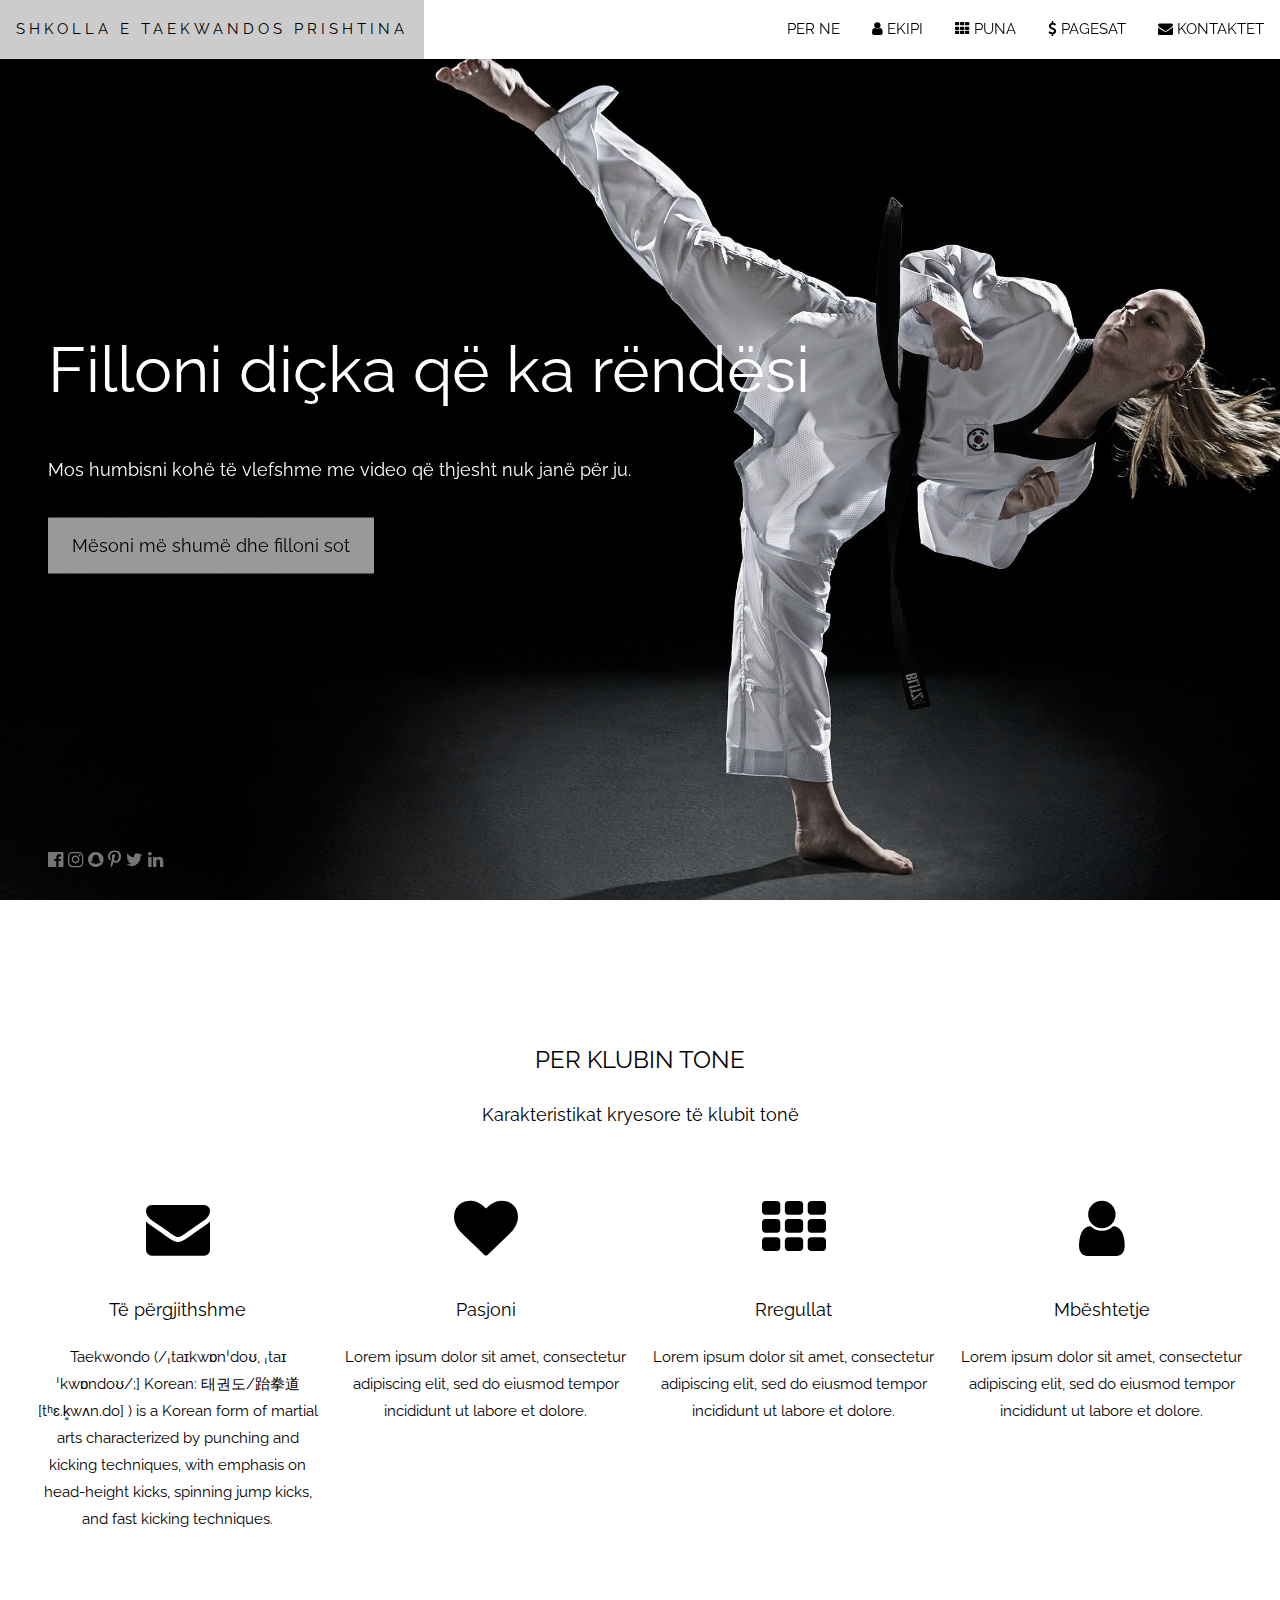
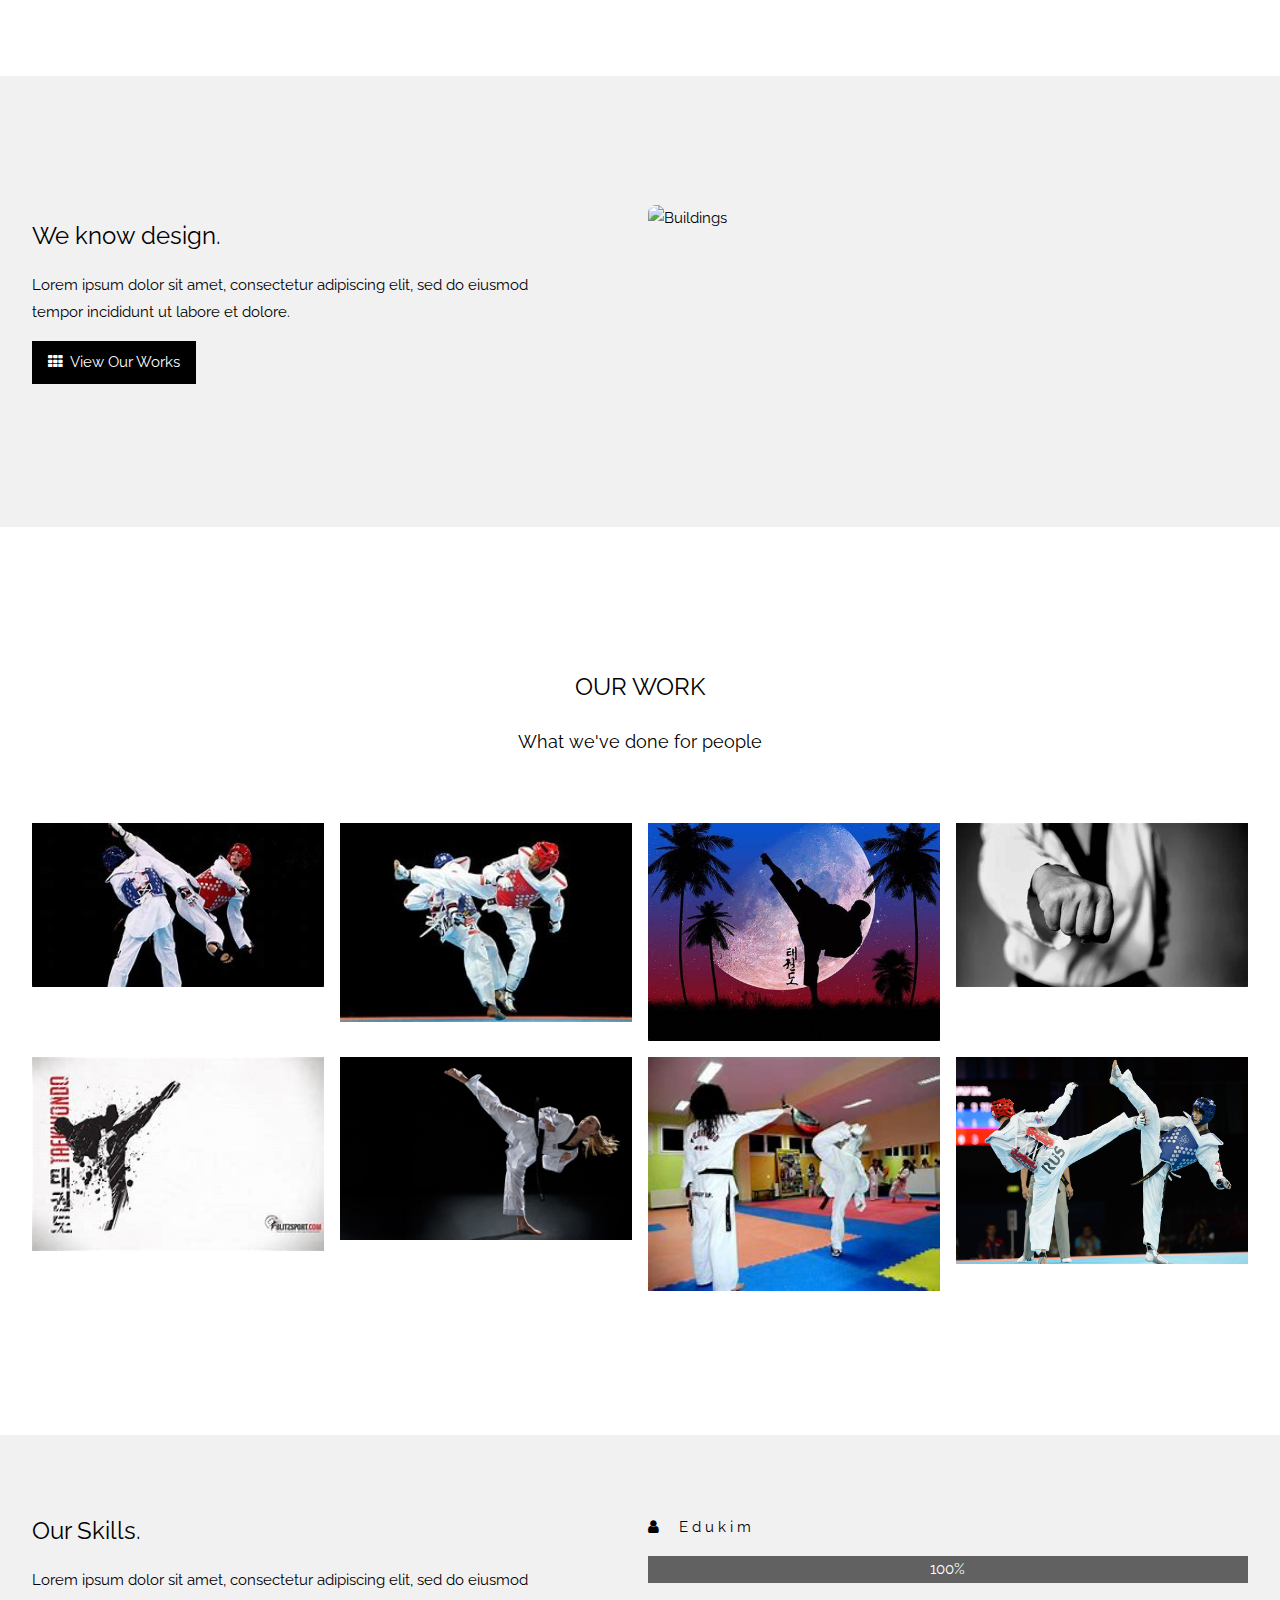
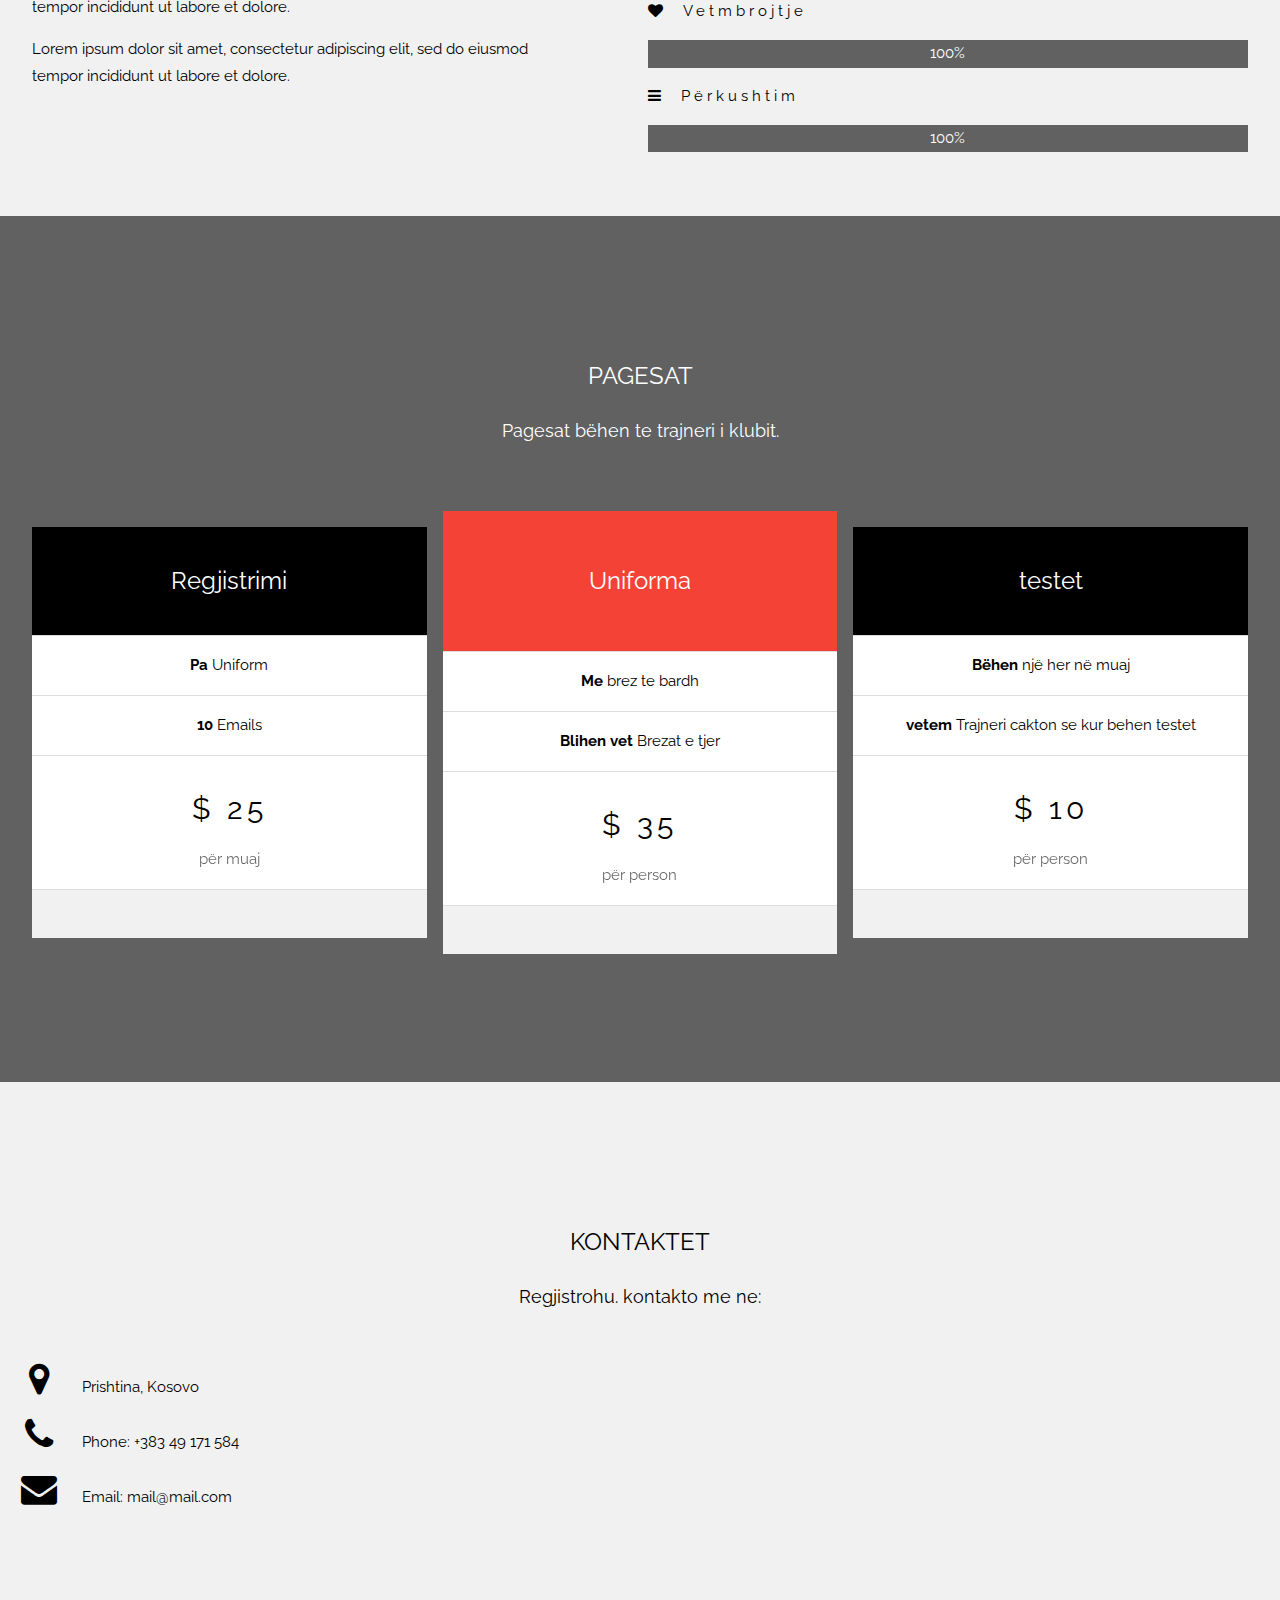
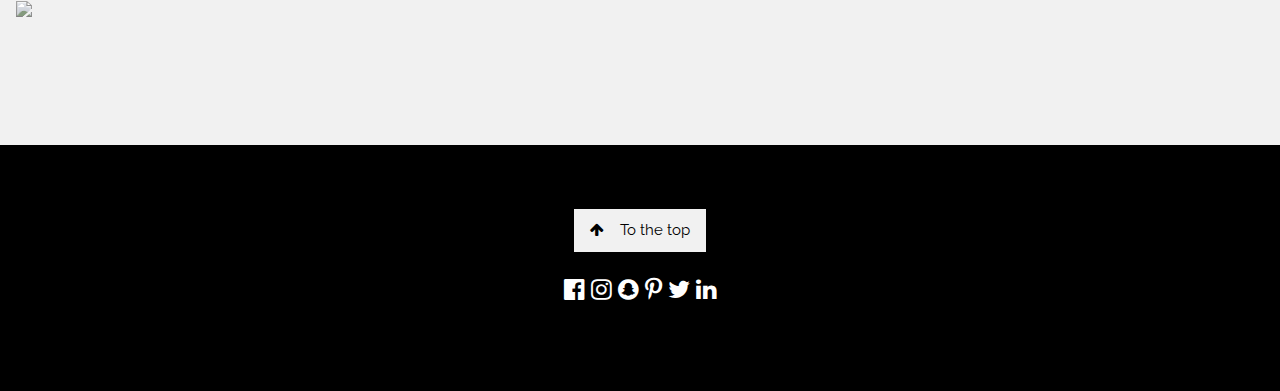
==== index.html @ e740baf0 "a" ====
<!DOCTYPE html>
<html>
  <head>
    <title>SHKOLLA E TAEKWANDOS PRISHTINA</title>
    <meta charset="UTF-8">
    <meta name="viewport" content="width=device-width, initial-scale=1">
    <link rel="stylesheet" href="https://www.w3schools.com/w3css/4/w3.css">
    <link rel="stylesheet" href="https://fonts.googleapis.com/css?family=Raleway">
    <link rel="stylesheet" href="https://cdnjs.cloudflare.com/ajax/libs/font-awesome/4.7.0/css/font-awesome.min.css">
    <style>
    body,h1,h2,h3,h4,h5,h6 {font-family: "Raleway", sans-serif}

    body, html {
      height: 100%;
      line-height: 1.8;
    }

    /* Full height image header */
    .bgimg-1 {
      background-position: center;
      background-size: cover;
      background-image: url("img/R.jfif");
      min-height: 100%;
    }

    .w3-bar .w3-button {
      padding: 16px;
    }
    </style>
  </head>
<body>

<!-- Navbar (sit on top) -->
<div class="w3-top">
  <div class="w3-bar w3-white w3-card" id="myNavbar">
    <a href="#home" class="w3-bar-item w3-button w3-wide">SHKOLLA E TAEKWANDOS PRISHTINA</a>
    <!-- Right-sided navbar links -->
    <div class="w3-right w3-hide-small">
      <a href="#about" class="w3-bar-item w3-button">PER NE</a>
      <a href="#team" class="w3-bar-item w3-button"><i class="fa fa-user"></i> EKIPI</a>
      <a href="#work" class="w3-bar-item w3-button"><i class="fa fa-th"></i> PUNA</a>
      <a href="#pricing" class="w3-bar-item w3-button"><i class="fa fa-usd"></i> PAGESAT</a>
      <a href="#contact" class="w3-bar-item w3-button"><i class="fa fa-envelope"></i> KONTAKTET</a>
    </div>
    <!-- Hide right-floated links on small screens and replace them with a menu icon -->

    <a href="javascript:void(0)" class="w3-bar-item w3-button w3-right w3-hide-large w3-hide-medium" onclick="w3_open()">
      <i class="fa fa-bars"></i>
    </a>
  </div>
</div>

<!-- Sidebar on small screens when clicking the menu icon -->
<nav class="w3-sidebar w3-bar-block w3-black w3-card w3-animate-left w3-hide-medium w3-hide-large" style="display:none" id="mySidebar">
  <a href="javascript:void(0)" onclick="w3_close()" class="w3-bar-item w3-button w3-large w3-padding-16">Close ×</a>
  <a href="#about" onclick="w3_close()" class="w3-bar-item w3-button">PER NE</a>
  <a href="#team" onclick="w3_close()" class="w3-bar-item w3-button">EKIPI</a>
  <a href="#work" onclick="w3_close()" class="w3-bar-item w3-button">PUNA</a>
  <a href="#pricing" onclick="w3_close()" class="w3-bar-item w3-button">PAGESAT</a>
  <a href="#contact" onclick="w3_close()" class="w3-bar-item w3-button">KONTAKTET</a>
</nav>

<!-- Header with full-height image -->
<header class="bgimg-1 w3-display-container w3-grayscale-min" id="home">
  <div class="w3-display-left w3-text-white" style="padding:48px">
    <span class="w3-jumbo w3-hide-small">Filloni diçka që ka rëndësi</span><br>
    <span class="w3-xxlarge w3-hide-large w3-hide-medium">Filloni diçka që është interesante</span><br>
    <span class="w3-large">Mos humbisni kohë të vlefshme me video që thjesht nuk janë për ju.</span>
    <p><a href="#about" class="w3-button w3-white w3-padding-large w3-large w3-margin-top w3-opacity w3-hover-opacity-off">Mësoni më shumë dhe filloni sot</a></p>
  </div> 
  <div class="w3-display-bottomleft w3-text-grey w3-large" style="padding:24px 48px">
    <i class="fa fa-facebook-official w3-hover-opacity"></i>
    <i class="fa fa-instagram w3-hover-opacity"></i>
    <i class="fa fa-snapchat w3-hover-opacity"></i>
    <i class="fa fa-pinterest-p w3-hover-opacity"></i>
    <i class="fa fa-twitter w3-hover-opacity"></i>
    <i class="fa fa-linkedin w3-hover-opacity"></i>
  </div>
</header>

<!-- About Section -->
<div class="w3-container" style="padding:128px 16px" id="about">
  <h3 class="w3-center">PER KLUBIN TONE </h3>
  <p class="w3-center w3-large">Karakteristikat kryesore të klubit tonë</p>
  <div class="w3-row-padding w3-center" style="margin-top:64px">
    <div class="w3-quarter">
      <i class="fa fa-envelope w3-margin-bottom w3-jumbo w3-center"></i>
      <p class="w3-large">Të përgjithshme</p>
      <p>Taekwondo (/ˌtaɪkwɒnˈdoʊ, ˌtaɪˈkwɒndoʊ/;] Korean: 태권도/跆拳道 [tʰɛ.k͈wʌn.do] ) is a Korean form of martial arts characterized by punching and kicking techniques, with emphasis on head-height kicks, spinning jump kicks, and fast kicking techniques.</p>
    </div>
    <div class="w3-quarter">
      <i class="fa fa-heart w3-margin-bottom w3-jumbo"></i>
      <p class="w3-large">Pasjoni</p>
      <p>Lorem ipsum dolor sit amet, consectetur adipiscing elit, sed do eiusmod tempor incididunt ut labore et dolore.</p>
    </div>
    <div class="w3-quarter">
      <i class="fa fa-th w3-margin-bottom w3-jumbo"></i>
      <p class="w3-large">Rregullat</p>
      <p>Lorem ipsum dolor sit amet, consectetur adipiscing elit, sed do eiusmod tempor incididunt ut labore et dolore.</p>
    </div>
    <div class="w3-quarter">
      <i class="fa fa-user w3-margin-bottom w3-jumbo"></i>
      <p class="w3-large">Mbështetje</p>
      <p>Lorem ipsum dolor sit amet, consectetur adipiscing elit, sed do eiusmod tempor incididunt ut labore et dolore.</p>
    </div>
  </div>
</div>



<!-- Promo Section - "We know design" -->
<div class="w3-container w3-light-grey" style="padding:128px 16px">
  <div class="w3-row-padding">
    <div class="w3-col m6">
      <h3>We know design.</h3>
      <p>Lorem ipsum dolor sit amet, consectetur adipiscing elit, sed do eiusmod<br>tempor incididunt ut labore et dolore.</p>
      <p><a href="#work" class="w3-button w3-black"><i class="fa fa-th"> </i> View Our Works</a></p>
    </div>
    <div class="w3-col m6">
      <img class="w3-image w3-round-large" src="https://www.w3schools.com/w3images/phone_buildings.jpg" alt="Buildings" width="700" height="394">
    </div>
  </div>
</div>

<!-- Work Section -->
<div class="w3-container" style="padding:128px 16px" id="work">
  <h3 class="w3-center">OUR WORK</h3>
  <p class="w3-center w3-large">What we've done for people</p>

  <div class="w3-row-padding" style="margin-top:64px">
    <div class="w3-col l3 m6">
      <img src="img/download (1).jfif" style="width:100%" onclick="onClick(this)" class="w3-hover-opacity" alt="Goditje me rrotullim">
    </div>
    <div class="w3-col l3 m6">
      <img src="img/download.jfif" style="width:100%" onclick="onClick(this)" class="w3-hover-opacity" alt="A phone">
    </div>
    <div class="w3-col l3 m6">
      <img src="img/OIP (2).jfif" style="width:100%" onclick="onClick(this)" class="w3-hover-opacity" alt="A drone">
    </div>
    <div class="w3-col l3 m6">
      <img src="img/OIP (3).jfif" style="width:100%" onclick="onClick(this)" class="w3-hover-opacity" alt="Soundbox">
    </div>
  </div>

  <div class="w3-row-padding w3-section">
    <div class="w3-col l3 m6">
      <img src="img/OIP.jfif" style="width:100%" onclick="onClick(this)" class="w3-hover-opacity" alt="A tablet">
    </div>
    <div class="w3-col l3 m6">
      <img src="img/R.jfif" style="width:100%" onclick="onClick(this)" class="w3-hover-opacity" alt="A camera">
    </div>
    <div class="w3-col l3 m6">
      <img src="img/download (2).jfif" style="width: 100%" onclick="onClick(this)" class="w3-hover-opacity" alt="A typewriter">
    </div>
    <div class="w3-col l3 m6">
      <img src="img/R (1).jfif" style="width:100%" onclick="onClick(this)" class="w3-hover-opacity" alt="A tableturner">
    </div>
  </div>
</div>

<!-- Modal for full size images on click-->
<div id="modal01" class="w3-modal w3-black" onclick="this.style.display='none'">
  <span class="w3-button w3-xxlarge w3-black w3-padding-large w3-display-topright" title="Close Modal Image">×</span>
  <div class="w3-modal-content w3-animate-zoom w3-center w3-transparent w3-padding-64">
    <img id="img01" class="w3-image">
    <p id="caption" class="w3-opacity w3-large"></p>
  </div>
</div>

<!-- Skills Section -->
<div class="w3-container w3-light-grey w3-padding-64">
  <div class="w3-row-padding">
    <div class="w3-col m6">
      <h3>Our Skills.</h3>
      <p>Lorem ipsum dolor sit amet, consectetur adipiscing elit, sed do eiusmod<br>
      tempor incididunt ut labore et dolore.</p>
      <p>Lorem ipsum dolor sit amet, consectetur adipiscing elit, sed do eiusmod<br>
      tempor incididunt ut labore et dolore.</p>
    </div>
    <div class="w3-col m6">
      <p class="w3-wide"><i class="fa fa-user w3-margin-right"></i>Edukim</p>
      <div class="w3-grey">
        <div class="w3-container w3-dark-grey w3-center" style="width:100%">100%</div>
      </div>
      <p class="w3-wide"><i class="fa fa-heart w3-margin-right"></i>Vetmbrojtje</p>
      <div class="w3-grey">
        <div class="w3-container w3-dark-grey w3-center" style="width:100%">100%</div>
      </div>
      <p class="w3-wide"><i class="fa fa-bars w3-margin-right"></i>Përkushtim</p>
      <div class="w3-grey">
        <div class="w3-container w3-dark-grey w3-center" style="width:100%">100%</div>
      </div>
    </div>
  </div>
</div>

<!-- Pricing Section -->
<div class="w3-container w3-center w3-dark-grey" style="padding:128px 16px" id="pricing">
  <h3>PAGESAT</h3>
  <p class="w3-large">Pagesat bëhen te trajneri i klubit.</p>
  <div class="w3-row-padding" style="margin-top:64px">
    <div class="w3-third w3-section">
      <ul class="w3-ul w3-white w3-hover-shadow">
        <li class="w3-black w3-xlarge w3-padding-32">Regjistrimi</li>
        <li class="w3-padding-16"><b>Pa</b> Uniform</li>
        <li class="w3-padding-16"><b>10</b> Emails</li>
        <li class="w3-padding-16">
          <h2 class="w3-wide">$ 25</h2>
          <span class="w3-opacity">për muaj</span>
        </li>
        <li class="w3-light-grey w3-padding-24">
        </li>
      </ul>
    </div>
    <div class="w3-third">
      <ul class="w3-ul w3-white w3-hover-shadow">
        <li class="w3-red w3-xlarge w3-padding-48">Uniforma</li>
        <li class="w3-padding-16"><b>Me</b> brez te bardh</li>
        <li class="w3-padding-16"><b>Blihen vet</b> Brezat e tjer</li>
        <li class="w3-padding-16">
          <h2 class="w3-wide">$ 35</h2>
          <span class="w3-opacity">për person</span>
        </li>
        <li class="w3-light-grey w3-padding-24">
        </li>
      </ul>
    </div>
    <div class="w3-third w3-section">
      <ul class="w3-ul w3-white w3-hover-shadow">
        <li class="w3-black w3-xlarge w3-padding-32">testet</li>
        <li class="w3-padding-16"><b>Bëhen </b> një her në muaj</li>
        <li class="w3-padding-16"><b>vetem</b> Trajneri cakton se kur behen testet</li>
        <li class="w3-padding-16">
          <h2 class="w3-wide">$ 10</h2>
          <span class="w3-opacity">për person</span>
        </li>
        <li class="w3-light-grey w3-padding-24">
        </li>
      </ul>
    </div>
  </div>
</div>

<!-- Contact Section -->
<div class="w3-container w3-light-grey" style="padding:128px 16px" id="contact">
  <h3 class="w3-center">KONTAKTET</h3>
  <p class="w3-center w3-large">Regjistrohu. kontakto me ne:</p>
  <div style="margin-top:48px">
    <p><i class="fa fa-map-marker fa-fw w3-xxlarge w3-margin-right"></i> Prishtina, Kosovo</p>
    <p><i class="fa fa-phone fa-fw w3-xxlarge w3-margin-right"></i> Phone: +383 49 171 584 </p>
    <p><i class="fa fa-envelope fa-fw w3-xxlarge w3-margin-right"> </i> Email: mail@mail.com</p>
    <br>

    <!-- Image of location/map -->
    <img src="https://www.w3schools.com/w3images/map.jpg" class="w3-image w3-greyscale" style="width:100%;margin-top:48px">
  </div>
</div>

<!-- Footer. This section contains an ad for W3Schools Spaces. You can leave it to support us. -->
<footer class="w3-center w3-black w3-padding-64">
  <a href="#home" class="w3-button w3-light-grey"><i class="fa fa-arrow-up w3-margin-right"></i>To the top</a>
  <div class="w3-xlarge w3-section">
    <i class="fa fa-facebook-official w3-hover-opacity"></i>
    <i class="fa fa-instagram w3-hover-opacity"></i>
    <i class="fa fa-snapchat w3-hover-opacity"></i>
    <i class="fa fa-pinterest-p w3-hover-opacity"></i>
    <i class="fa fa-twitter w3-hover-opacity"></i>
    <i class="fa fa-linkedin w3-hover-opacity"></i>
  </div>
</footer>
 
<script>
// Modal Image Gallery
function onClick(element) {
  document.getElementById("img01").src = element.src;
  document.getElementById("modal01").style.display = "block";
  var captionText = document.getElementById("caption");
  captionText.innerHTML = element.alt;
}


// Toggle between showing and hiding the sidebar when clicking the menu icon
var mySidebar = document.getElementById("mySidebar");

function w3_open() {
  if (mySidebar.style.display === 'block') {
    mySidebar.style.display = 'none';
  } else {
    mySidebar.style.display = 'block';
  }
}

// Close the sidebar with the close button
function w3_close() {
    mySidebar.style.display = "none";
}
</script>

</body>
</html>
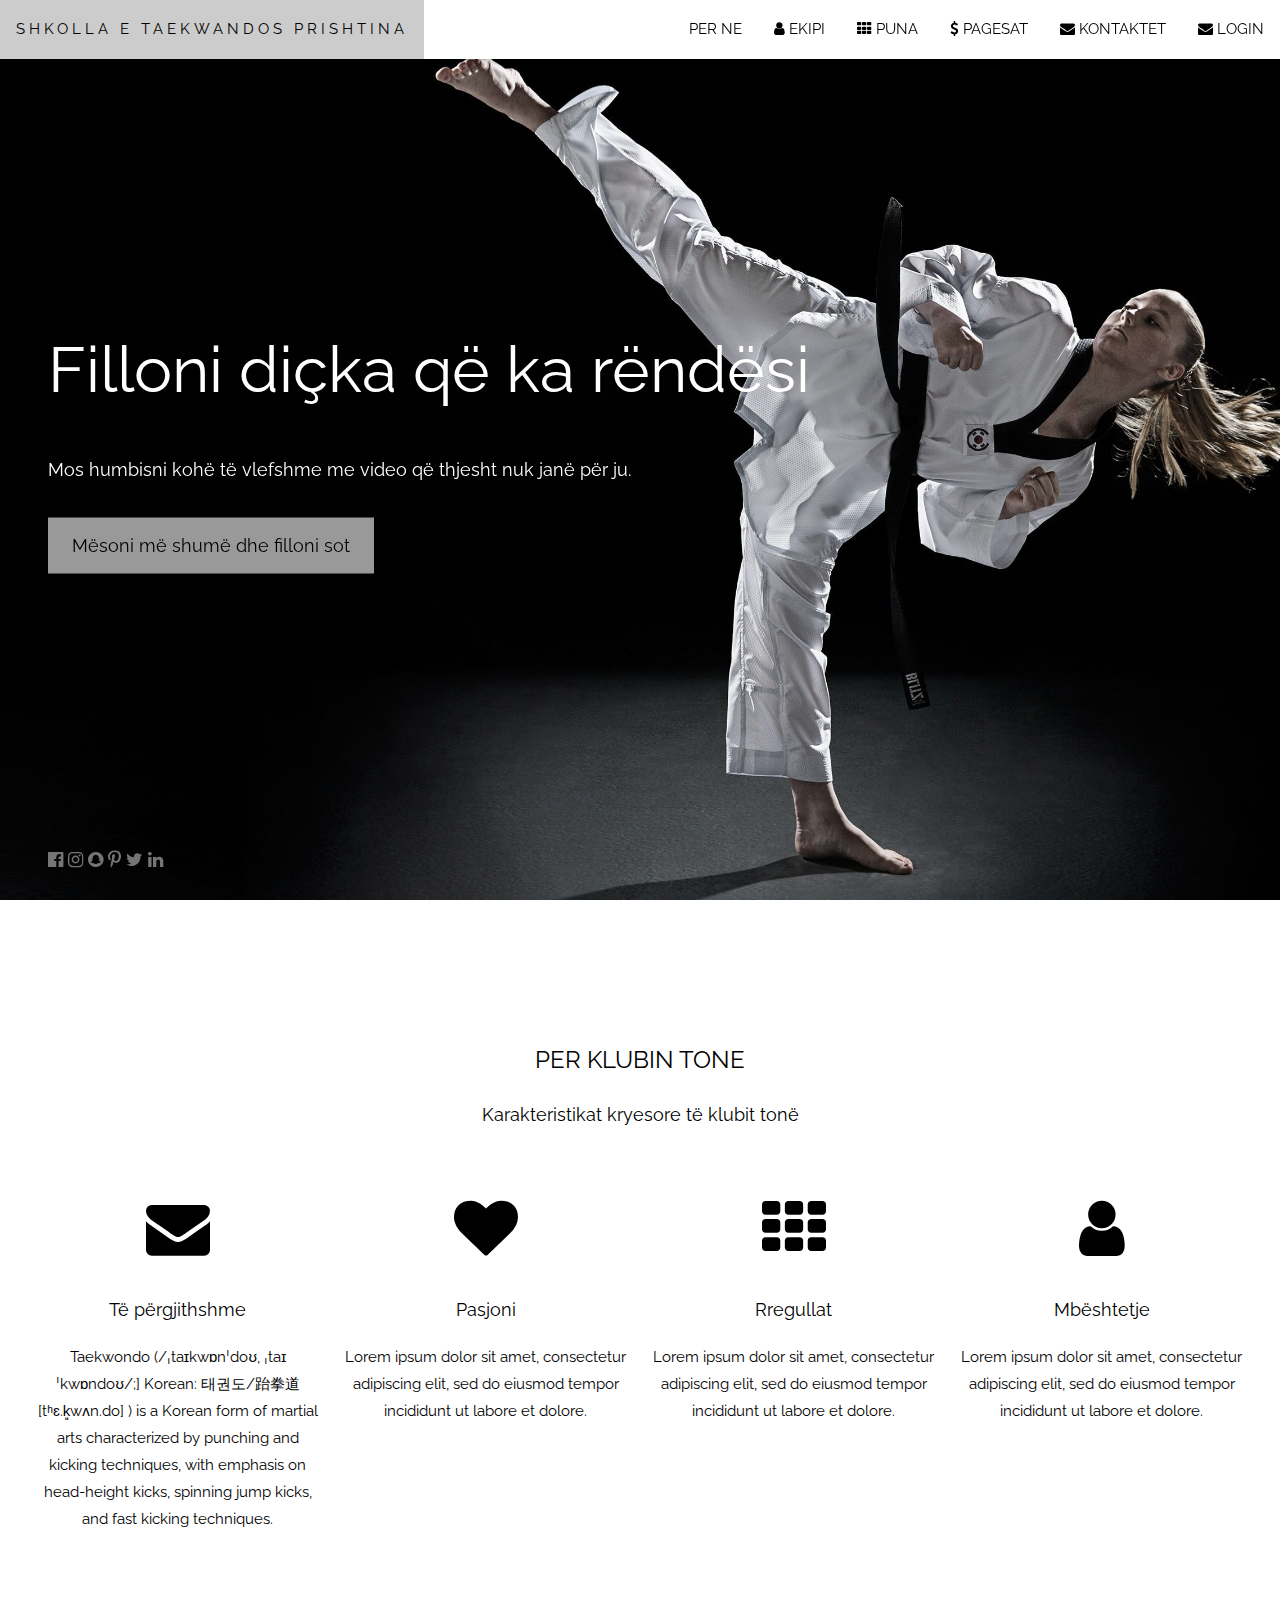
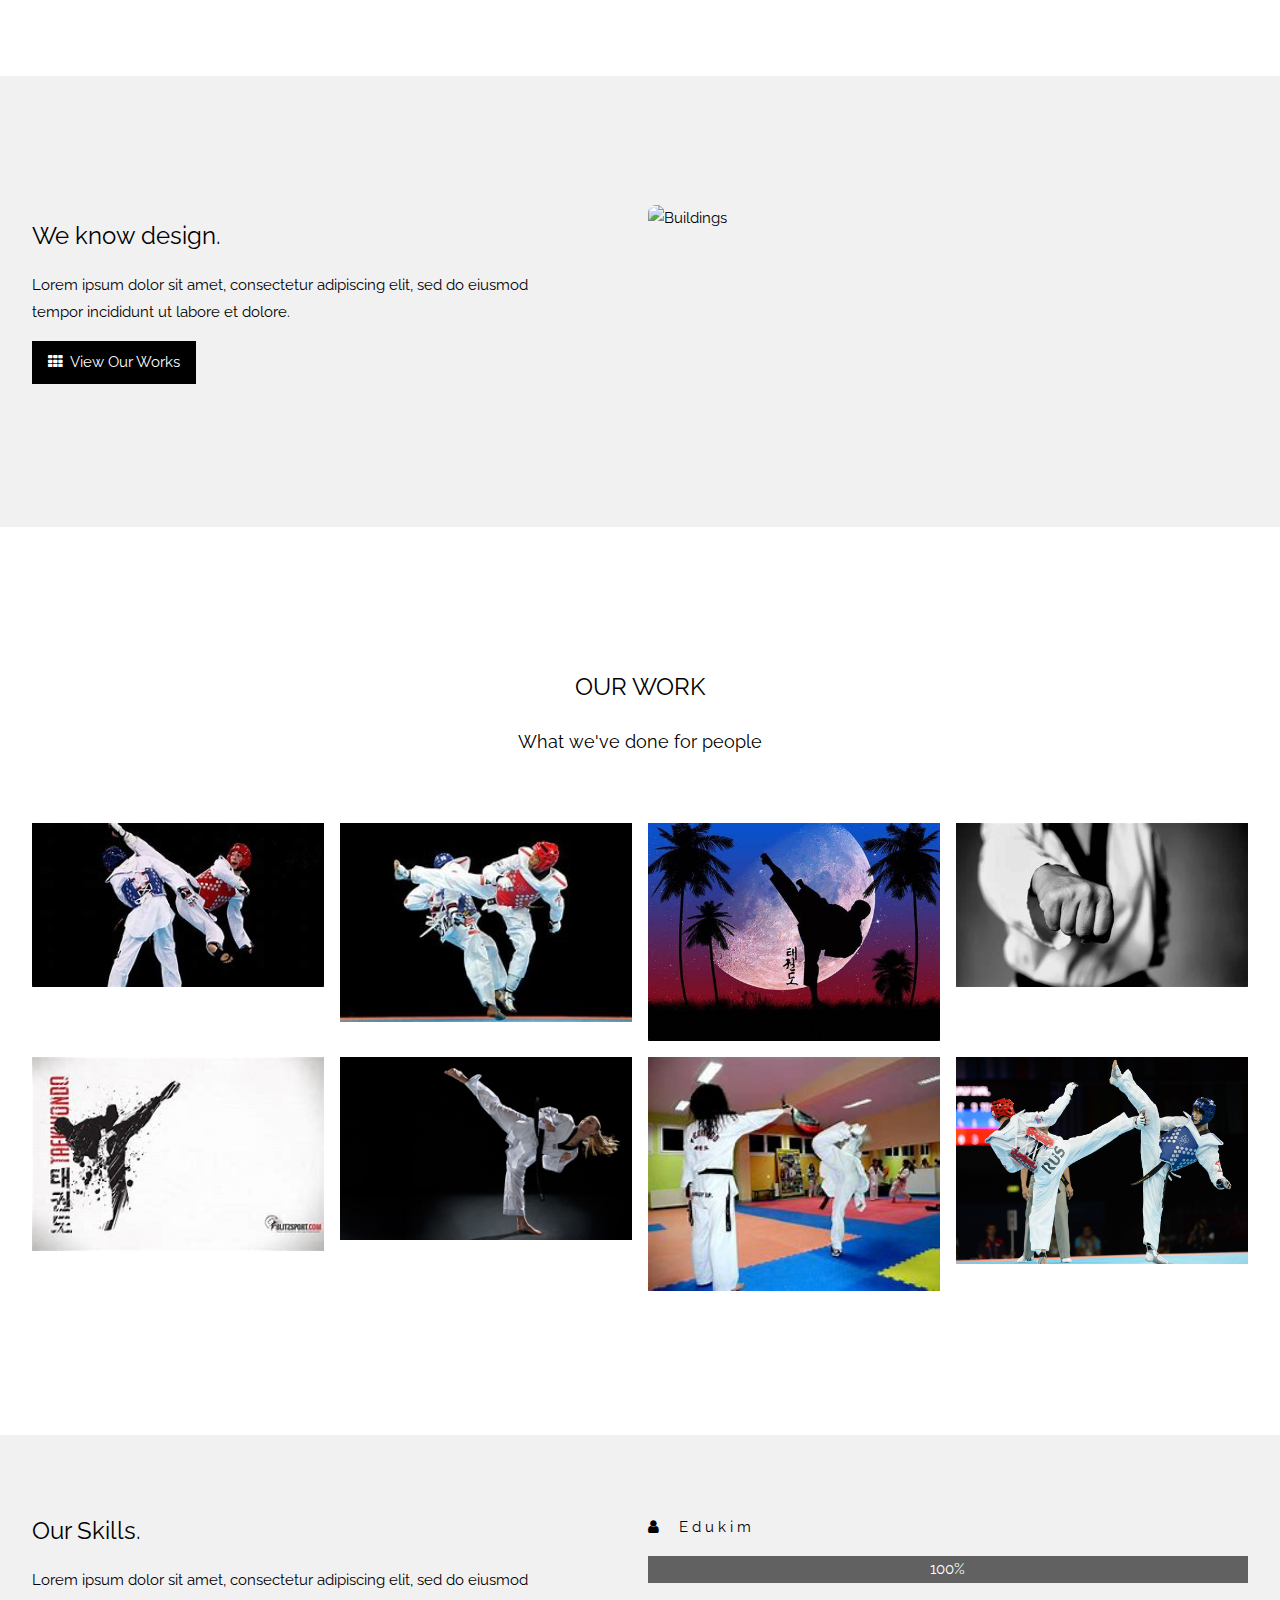
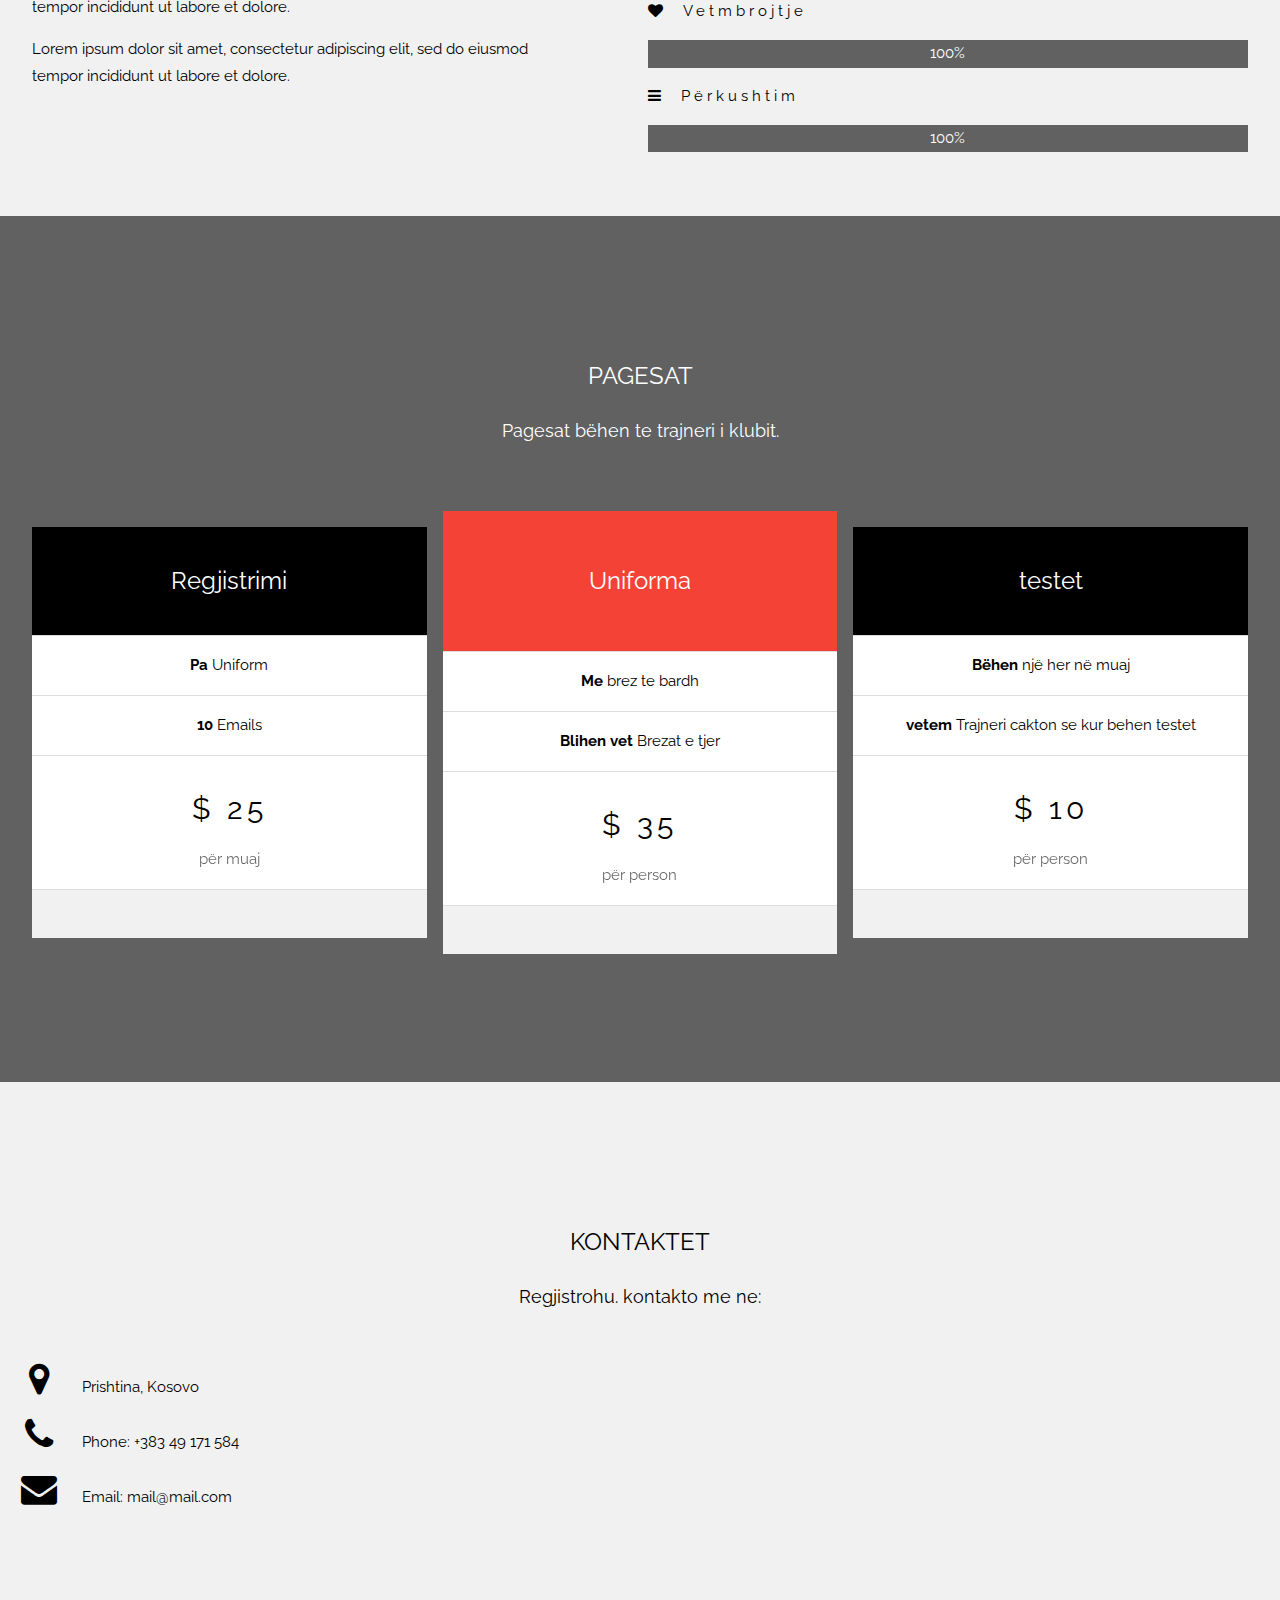
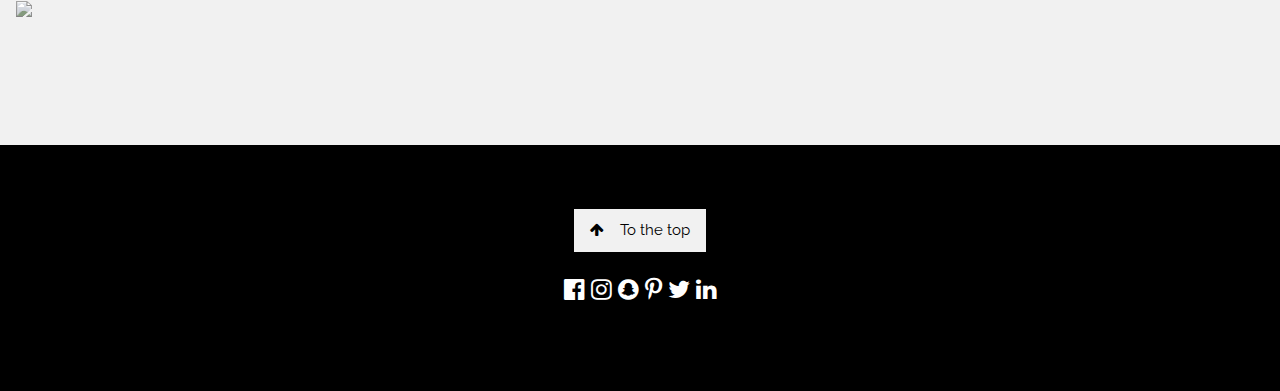
==== commit 1dce19e0: "a" ====
--- a/index.html
+++ b/index.html
@@ -41,6 +41,7 @@
       <a href="#work" class="w3-bar-item w3-button"><i class="fa fa-th"></i> PUNA</a>
       <a href="#pricing" class="w3-bar-item w3-button"><i class="fa fa-usd"></i> PAGESAT</a>
       <a href="#contact" class="w3-bar-item w3-button"><i class="fa fa-envelope"></i> KONTAKTET</a>
+      <a href="login.html" class="w3-bar-item w3-button"><i class="fa fa-envelope"></i> LOGIN </a>
     </div>
     <!-- Hide right-floated links on small screens and replace them with a menu icon -->
 
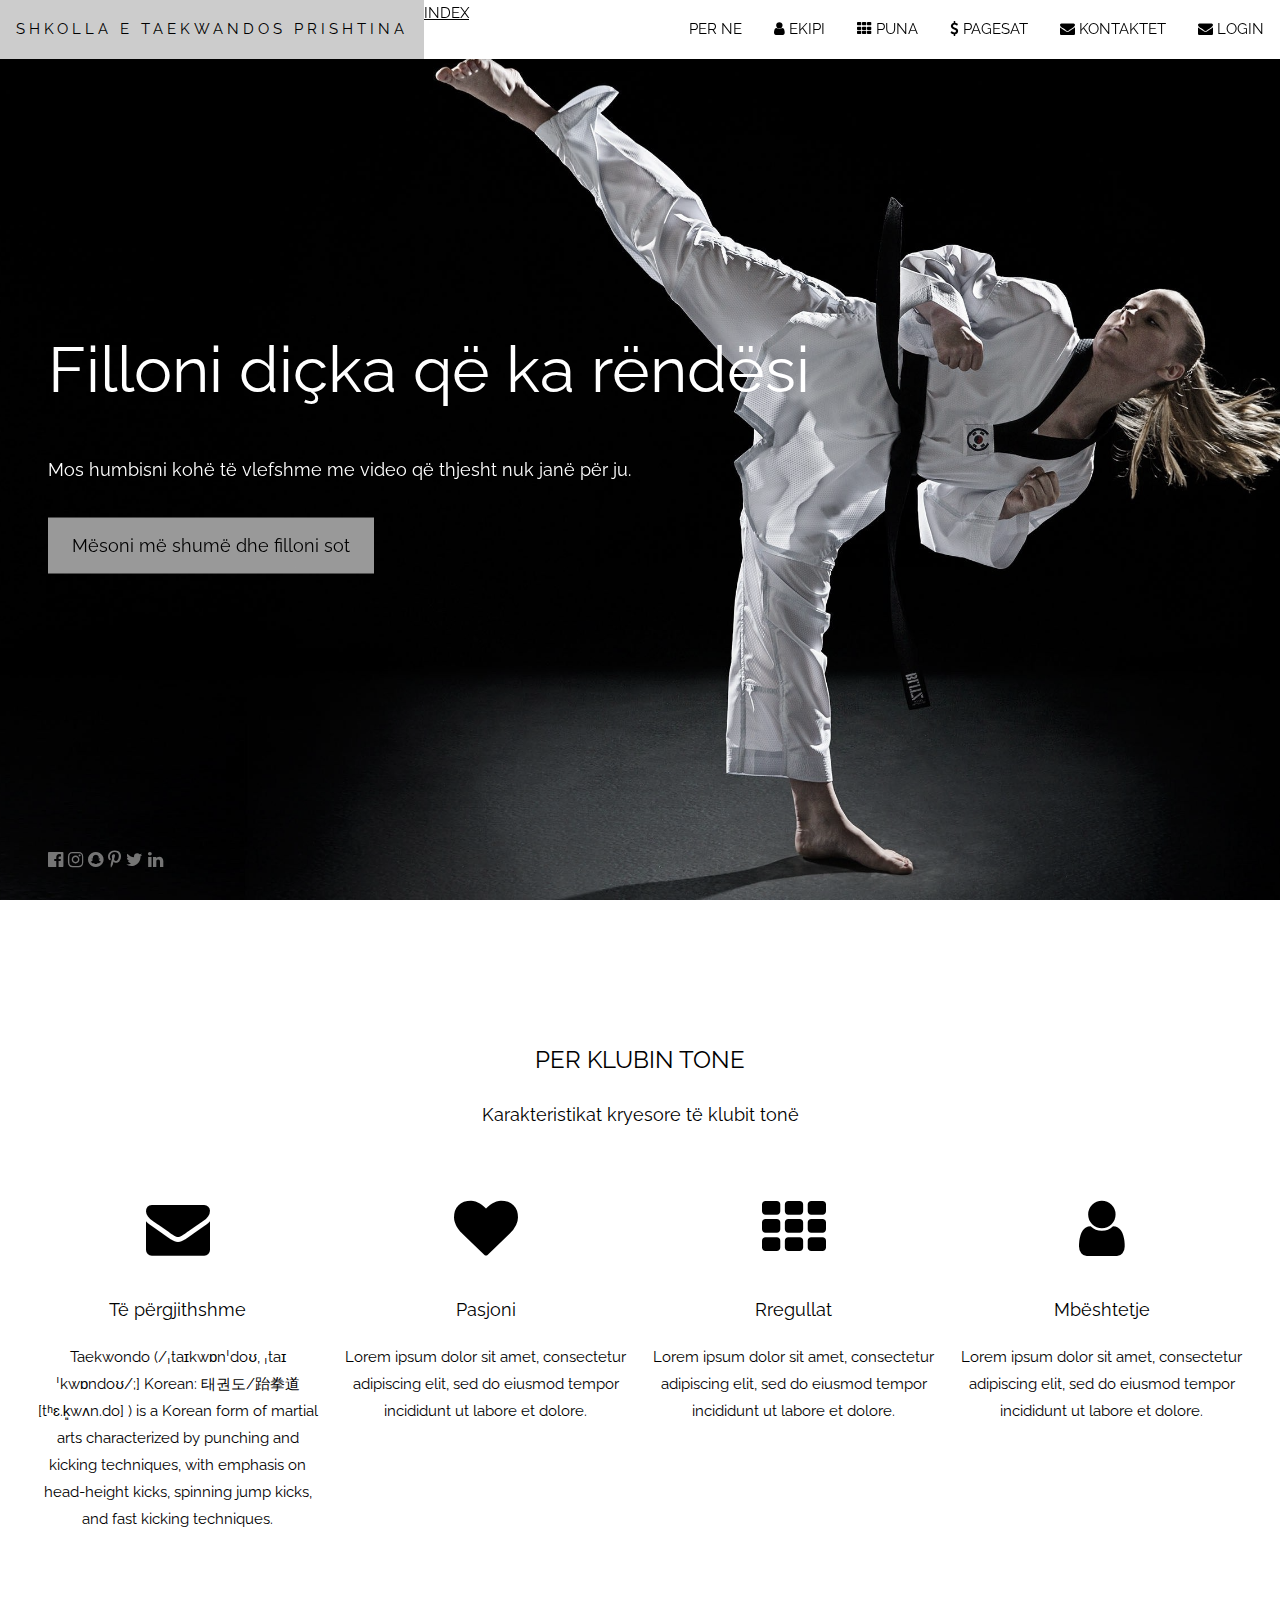
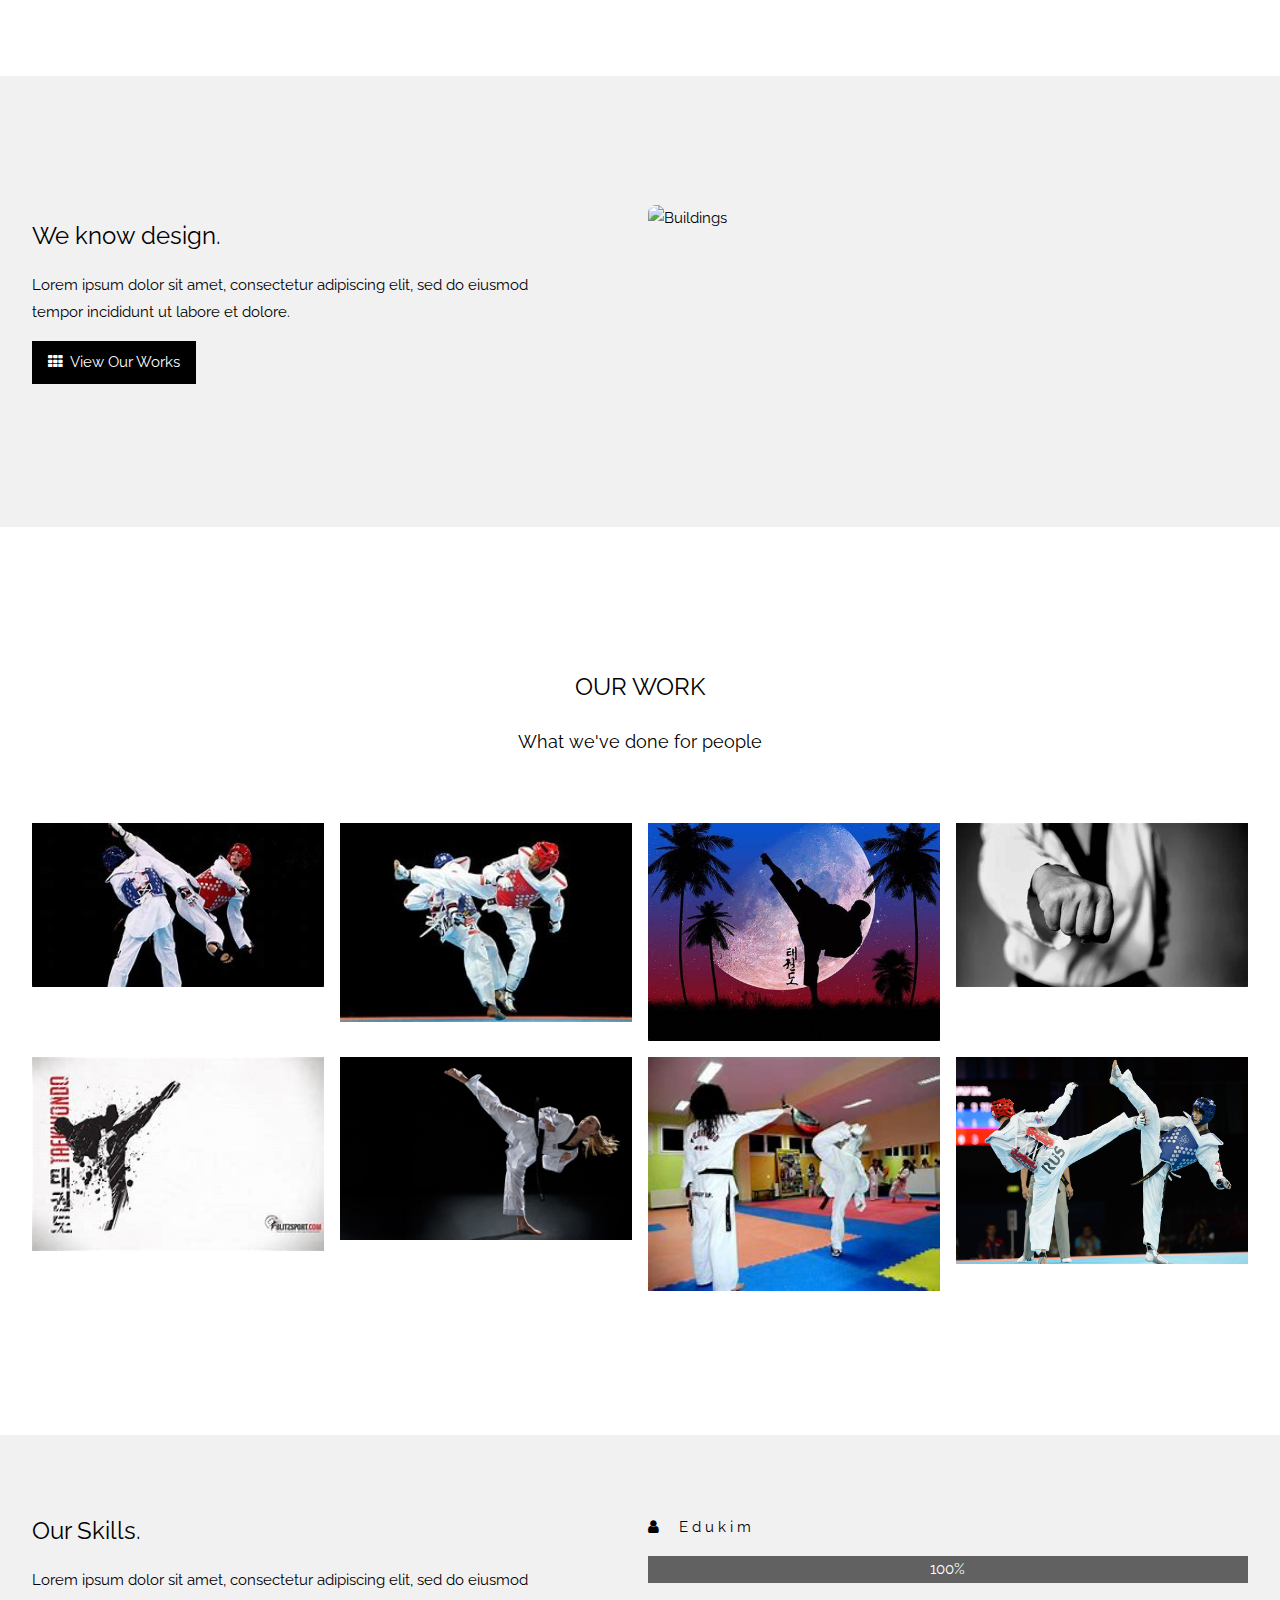
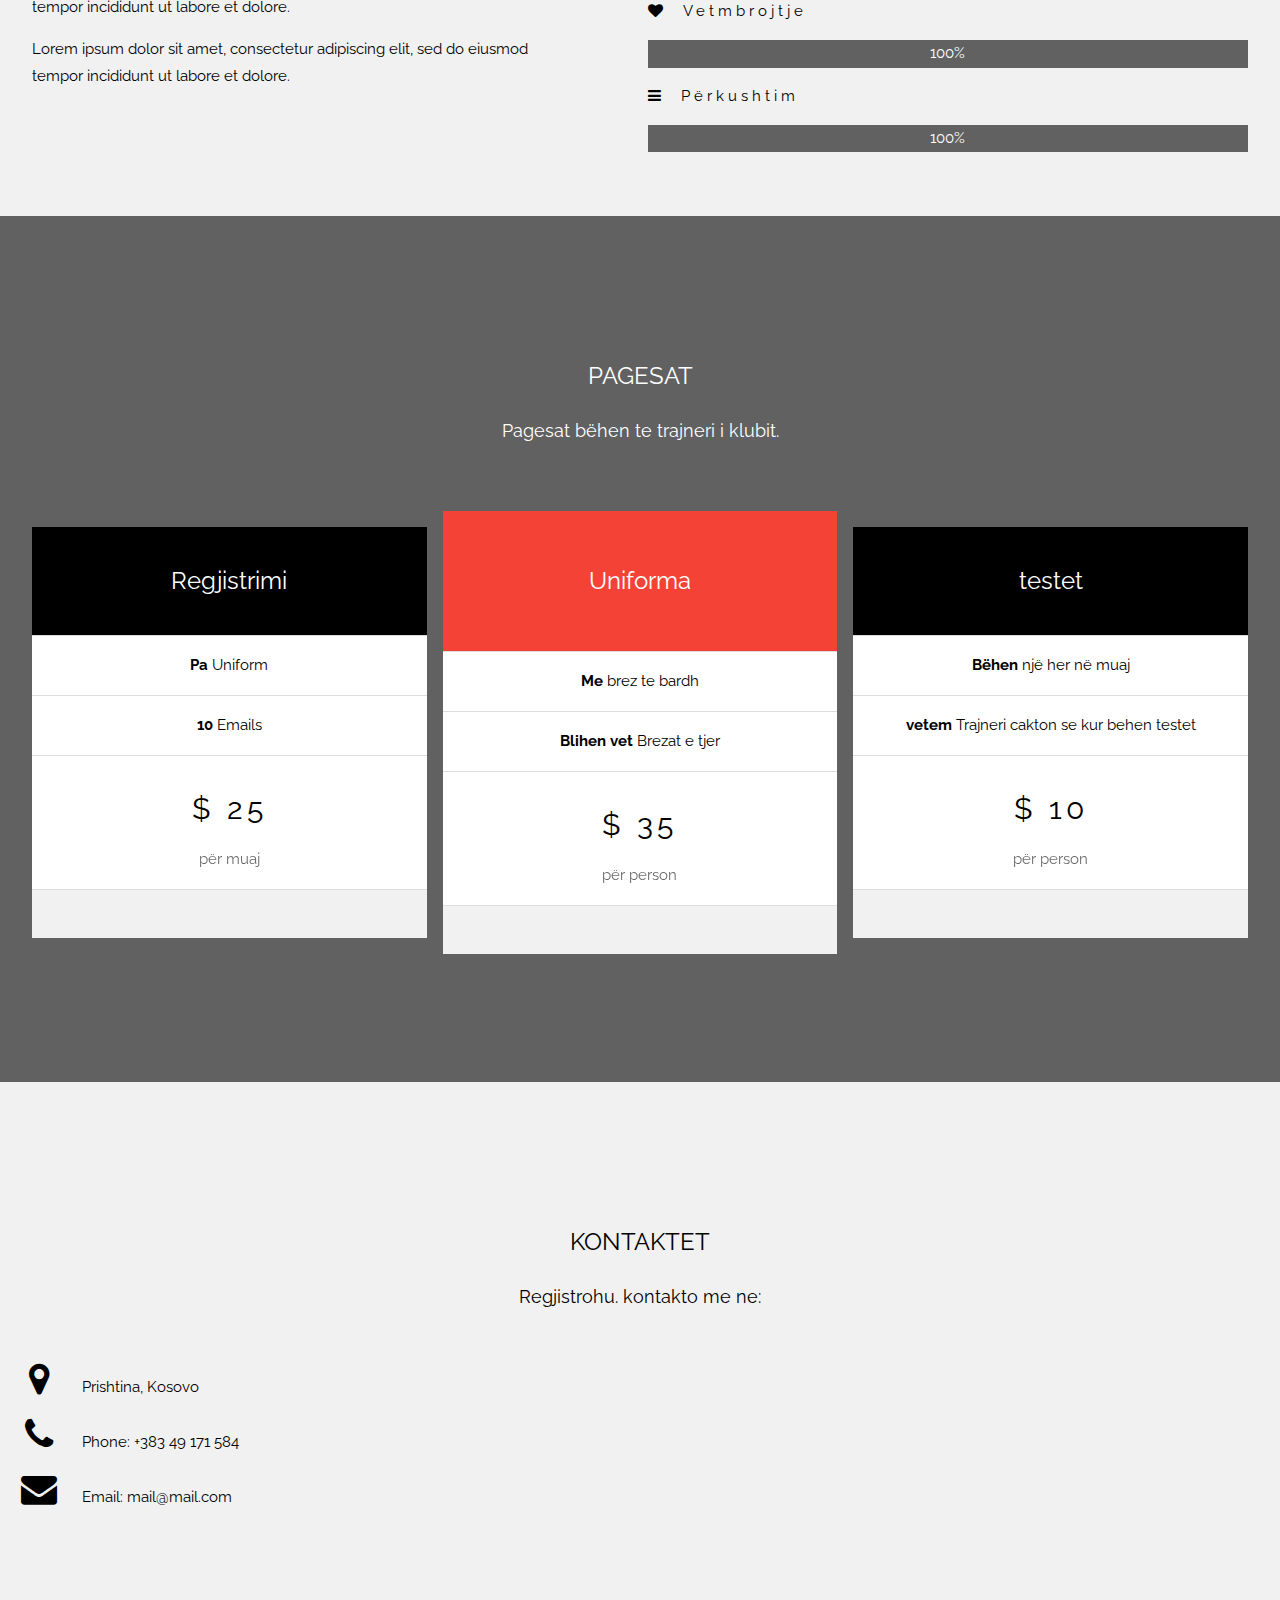
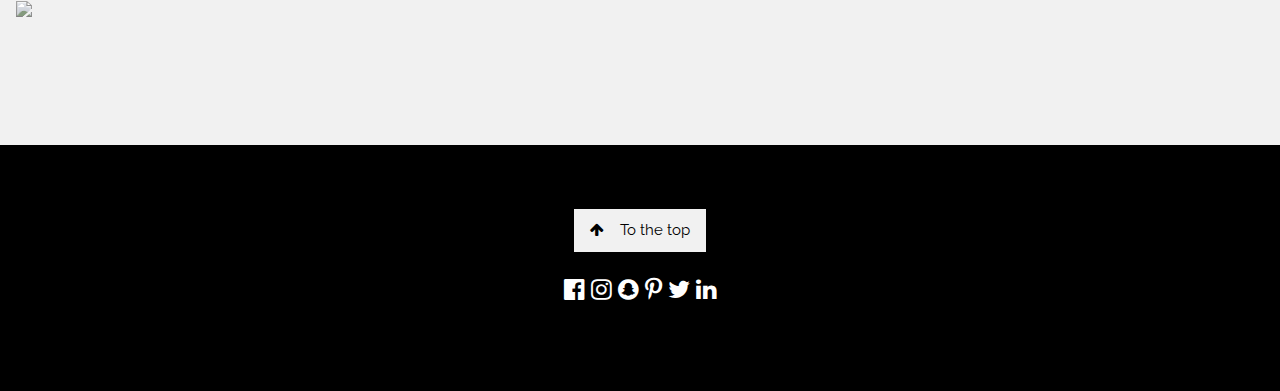
==== commit 05b439ba: "a" ====
--- a/index.html
+++ b/index.html
@@ -33,6 +33,7 @@
 <!-- Navbar (sit on top) -->
 <div class="w3-top">
   <div class="w3-bar w3-white w3-card" id="myNavbar">
+    <a href="{{ url_for('index')}}">INDEX</a>
     <a href="#home" class="w3-bar-item w3-button w3-wide">SHKOLLA E TAEKWANDOS PRISHTINA</a>
     <!-- Right-sided navbar links -->
     <div class="w3-right w3-hide-small">
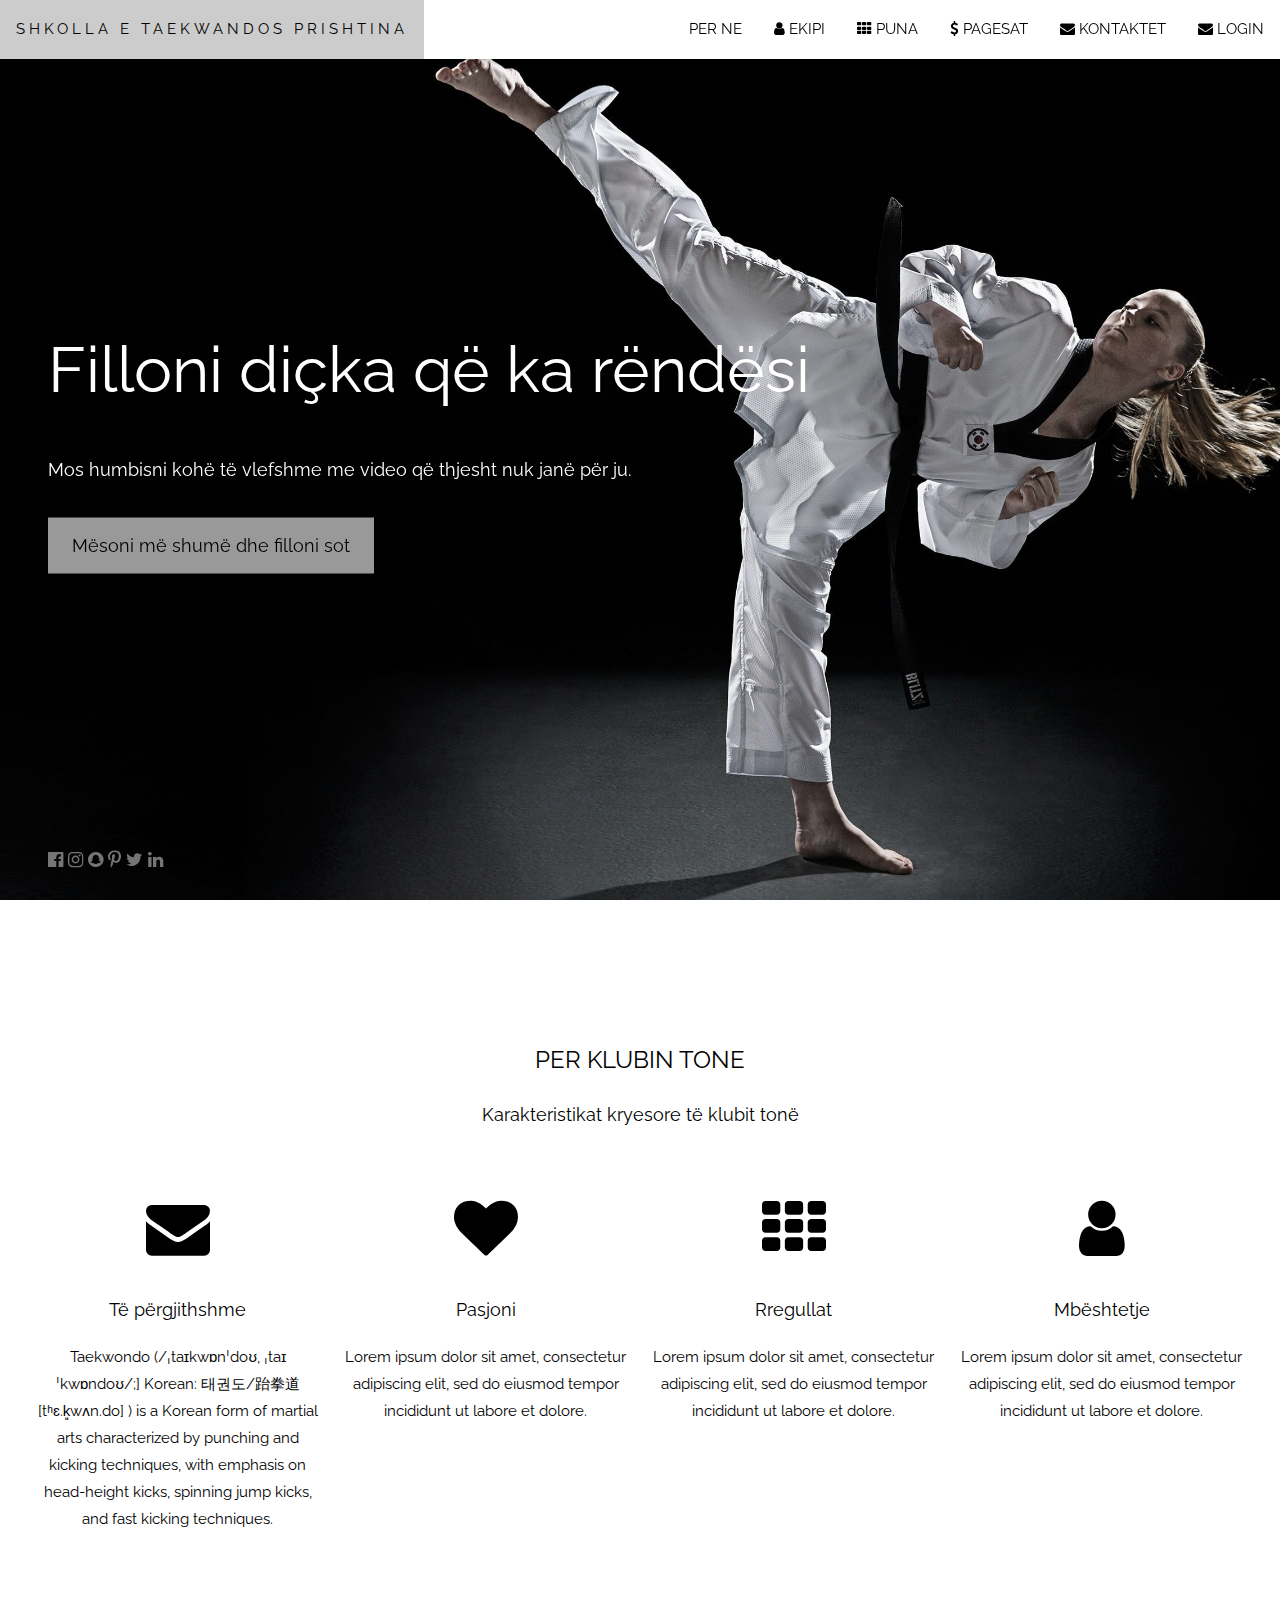
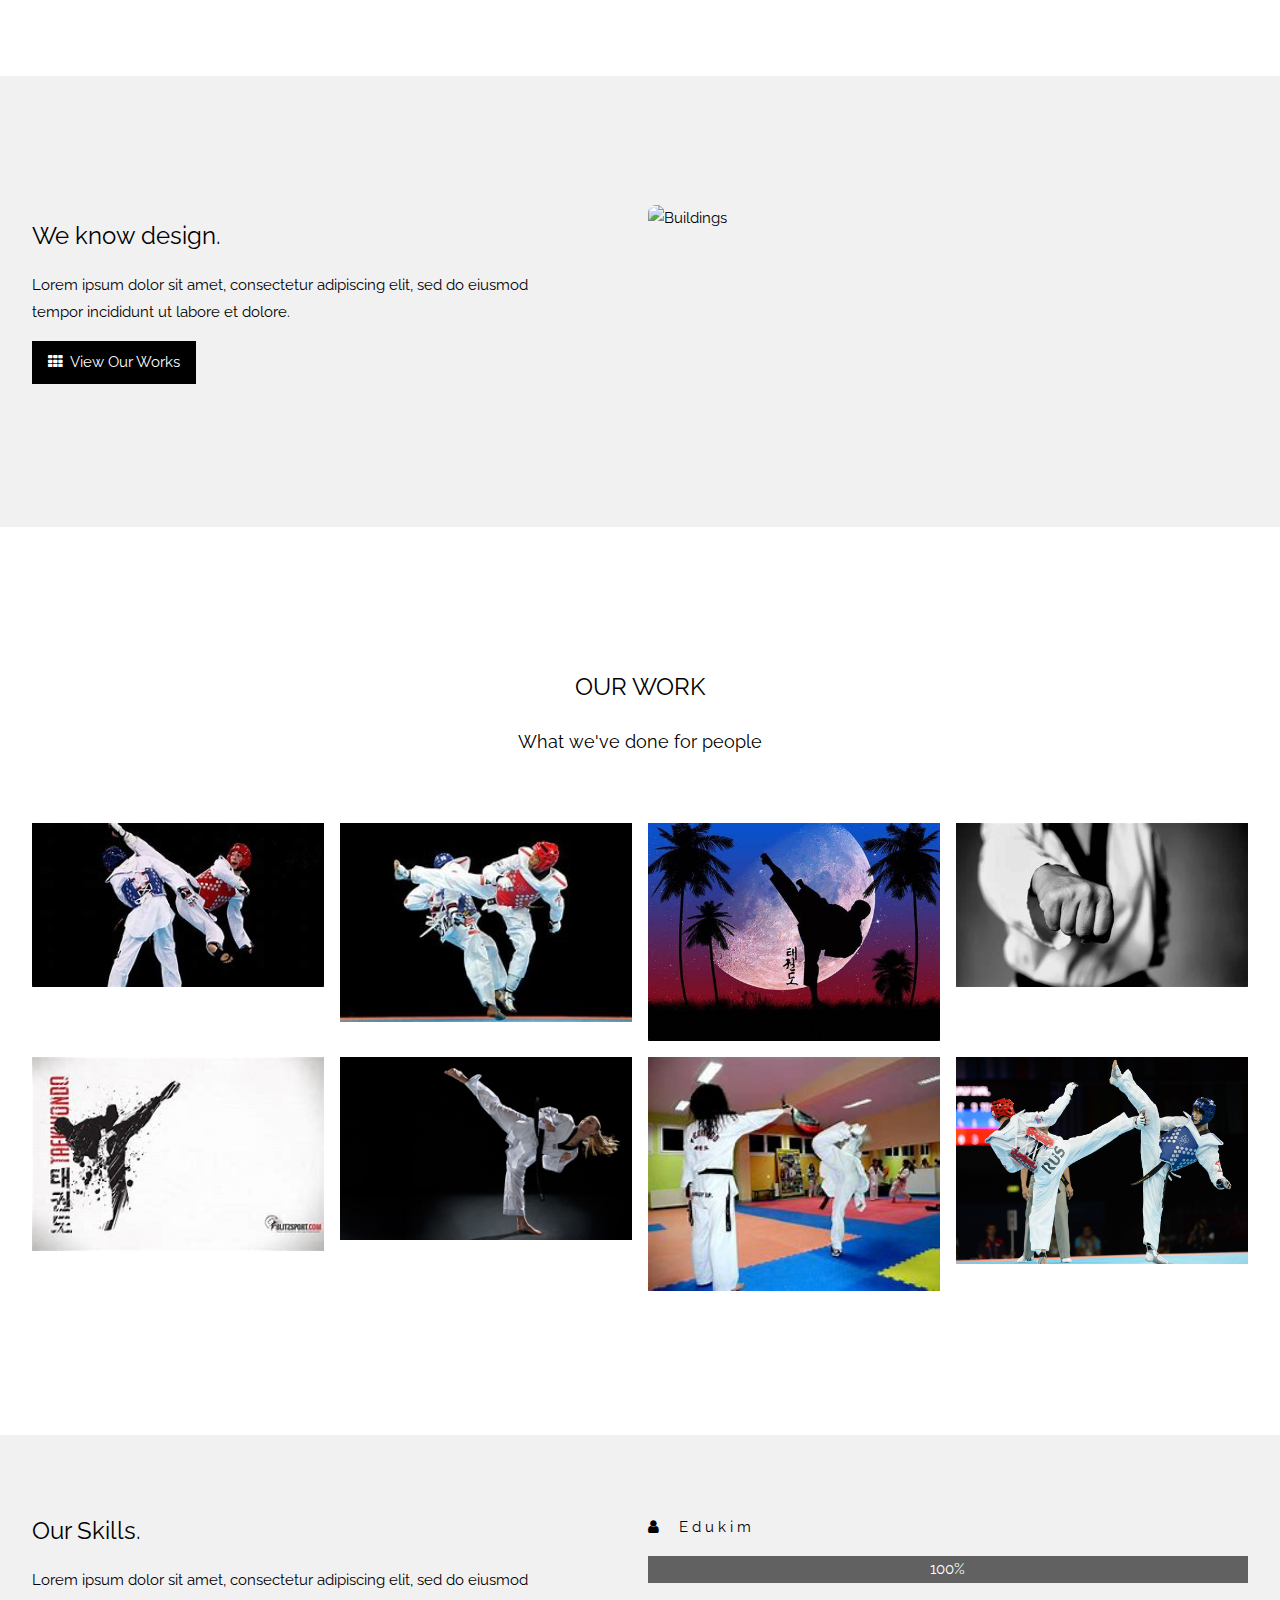
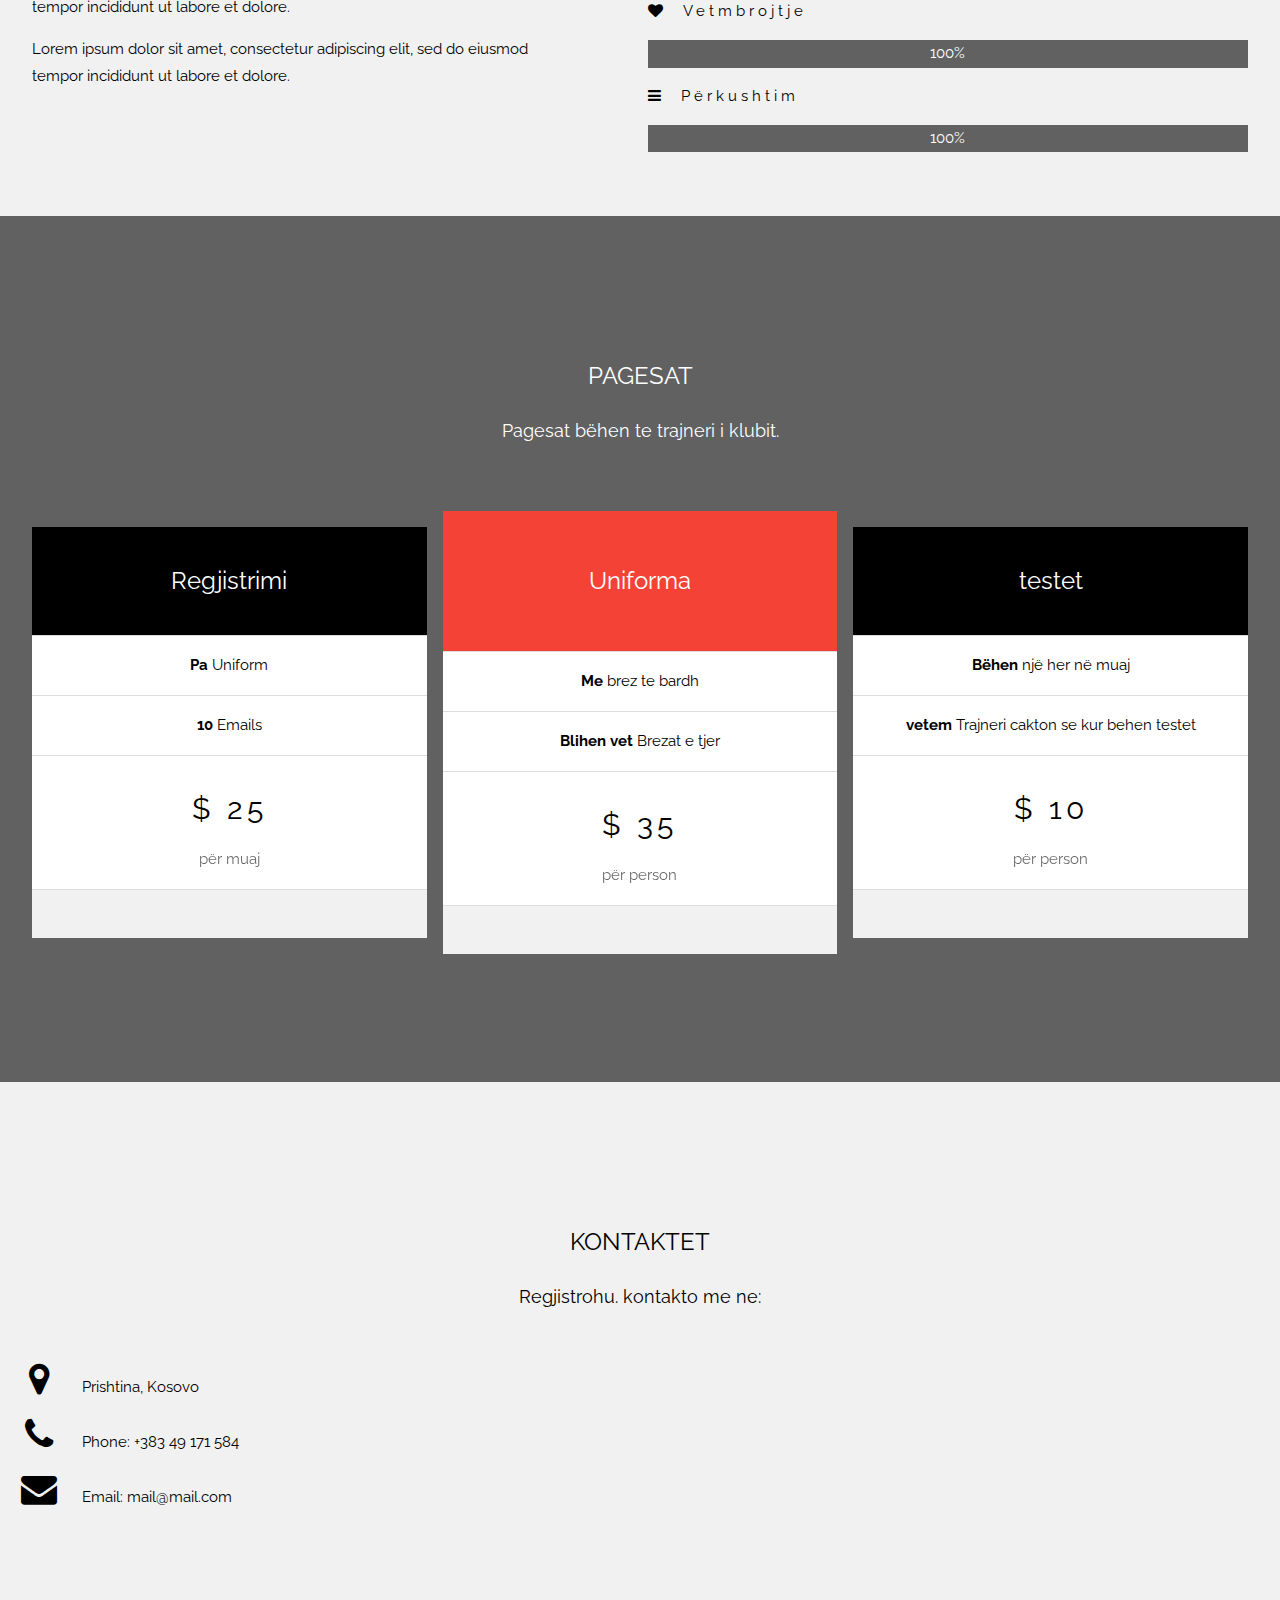
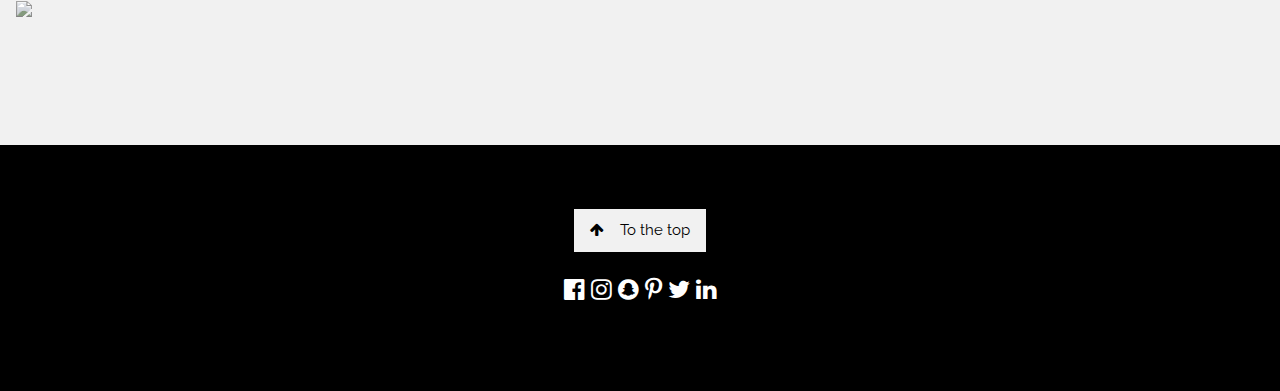
==== commit 276de9da: "a" ====
--- a/index.html
+++ b/index.html
@@ -33,7 +33,7 @@
 <!-- Navbar (sit on top) -->
 <div class="w3-top">
   <div class="w3-bar w3-white w3-card" id="myNavbar">
-    <a href="{{ url_for('index')}}">INDEX</a>
+    <!--<a href="{{ url_for('index')}}">INDEX</a>-->
     <a href="#home" class="w3-bar-item w3-button w3-wide">SHKOLLA E TAEKWANDOS PRISHTINA</a>
     <!-- Right-sided navbar links -->
     <div class="w3-right w3-hide-small">
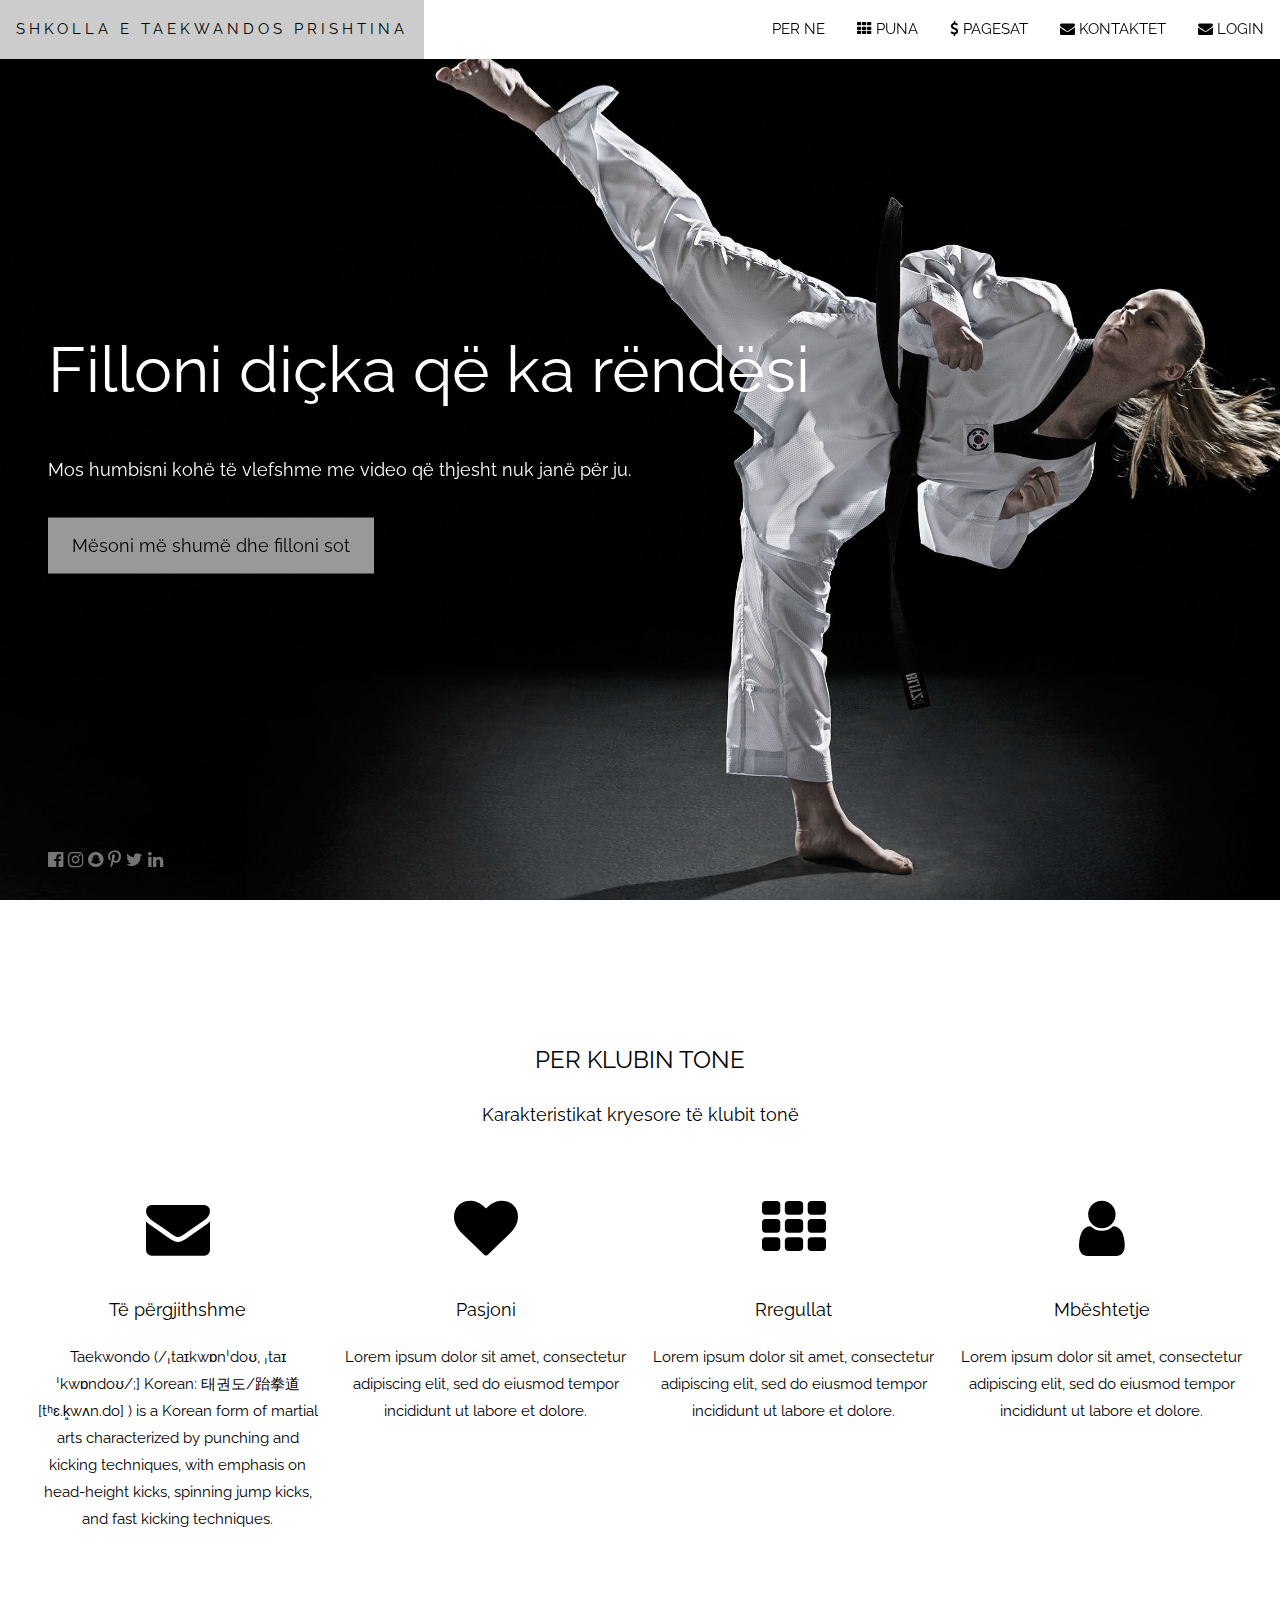
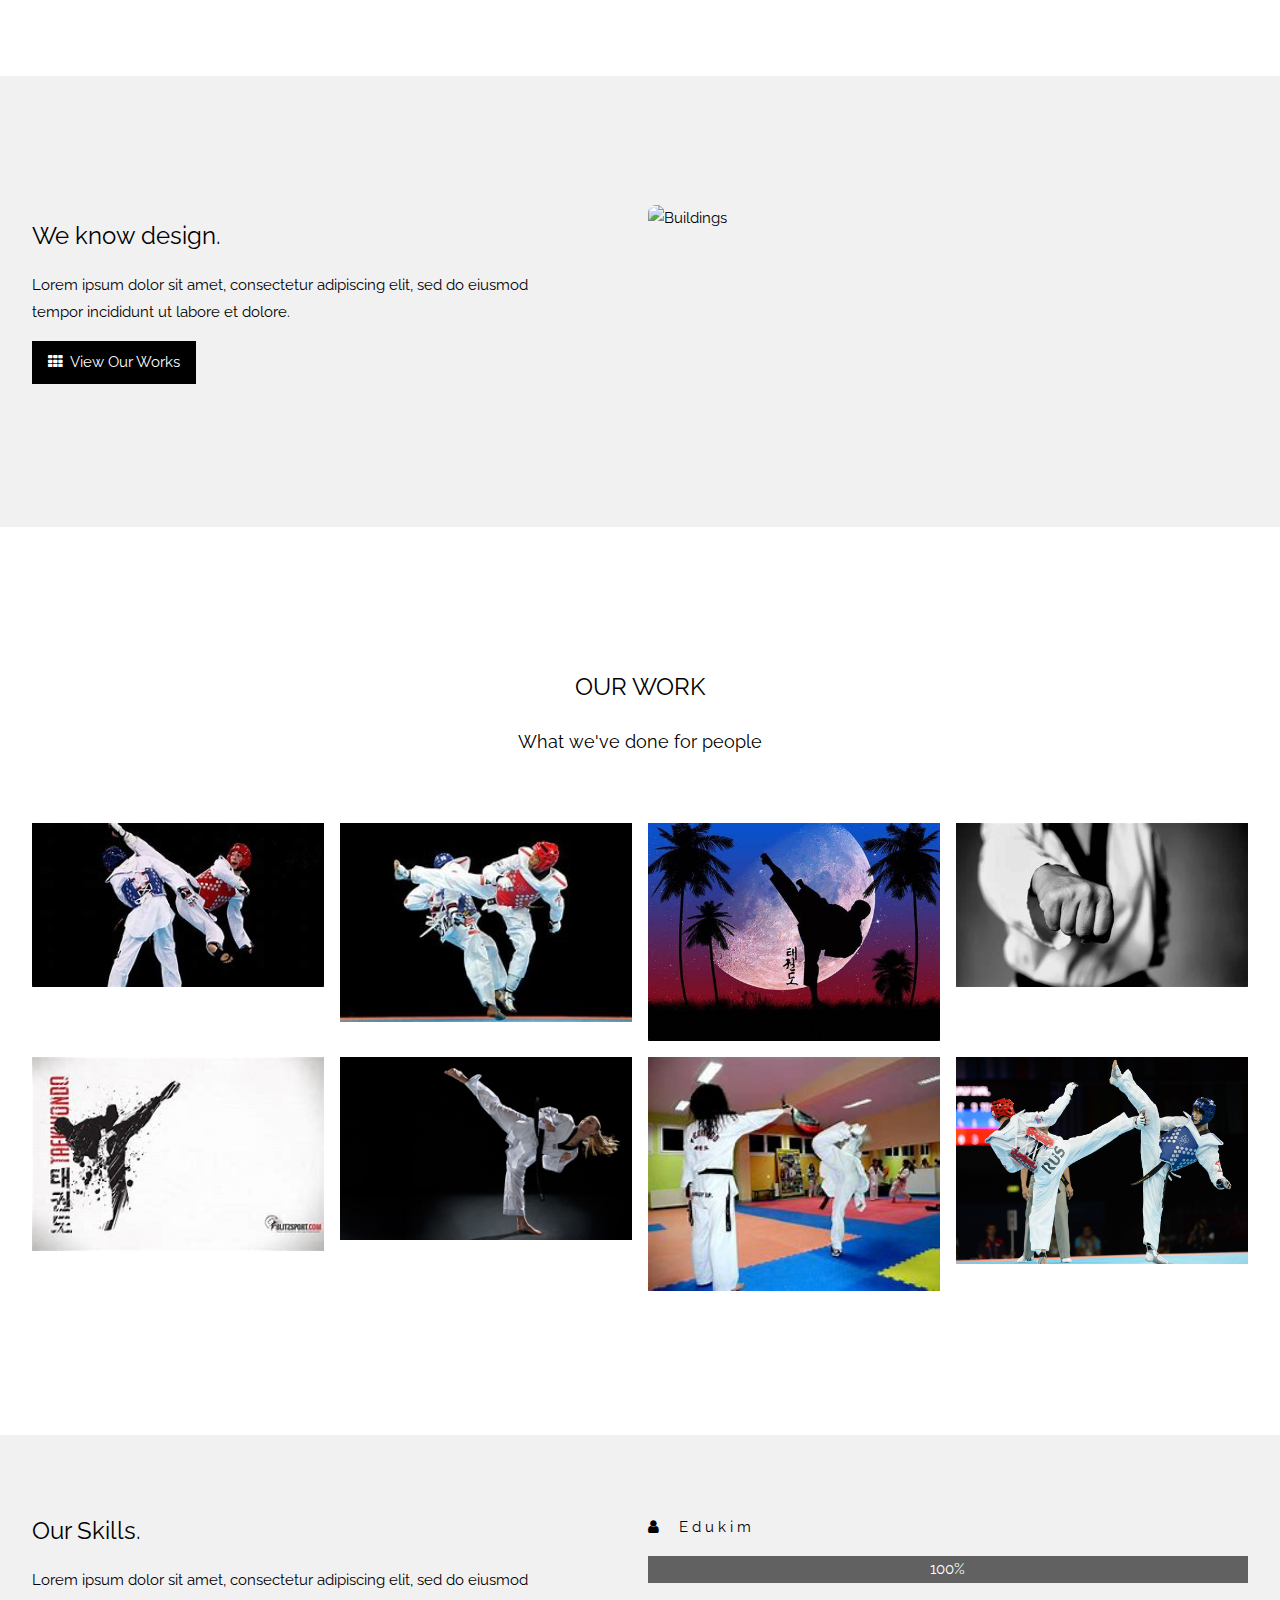
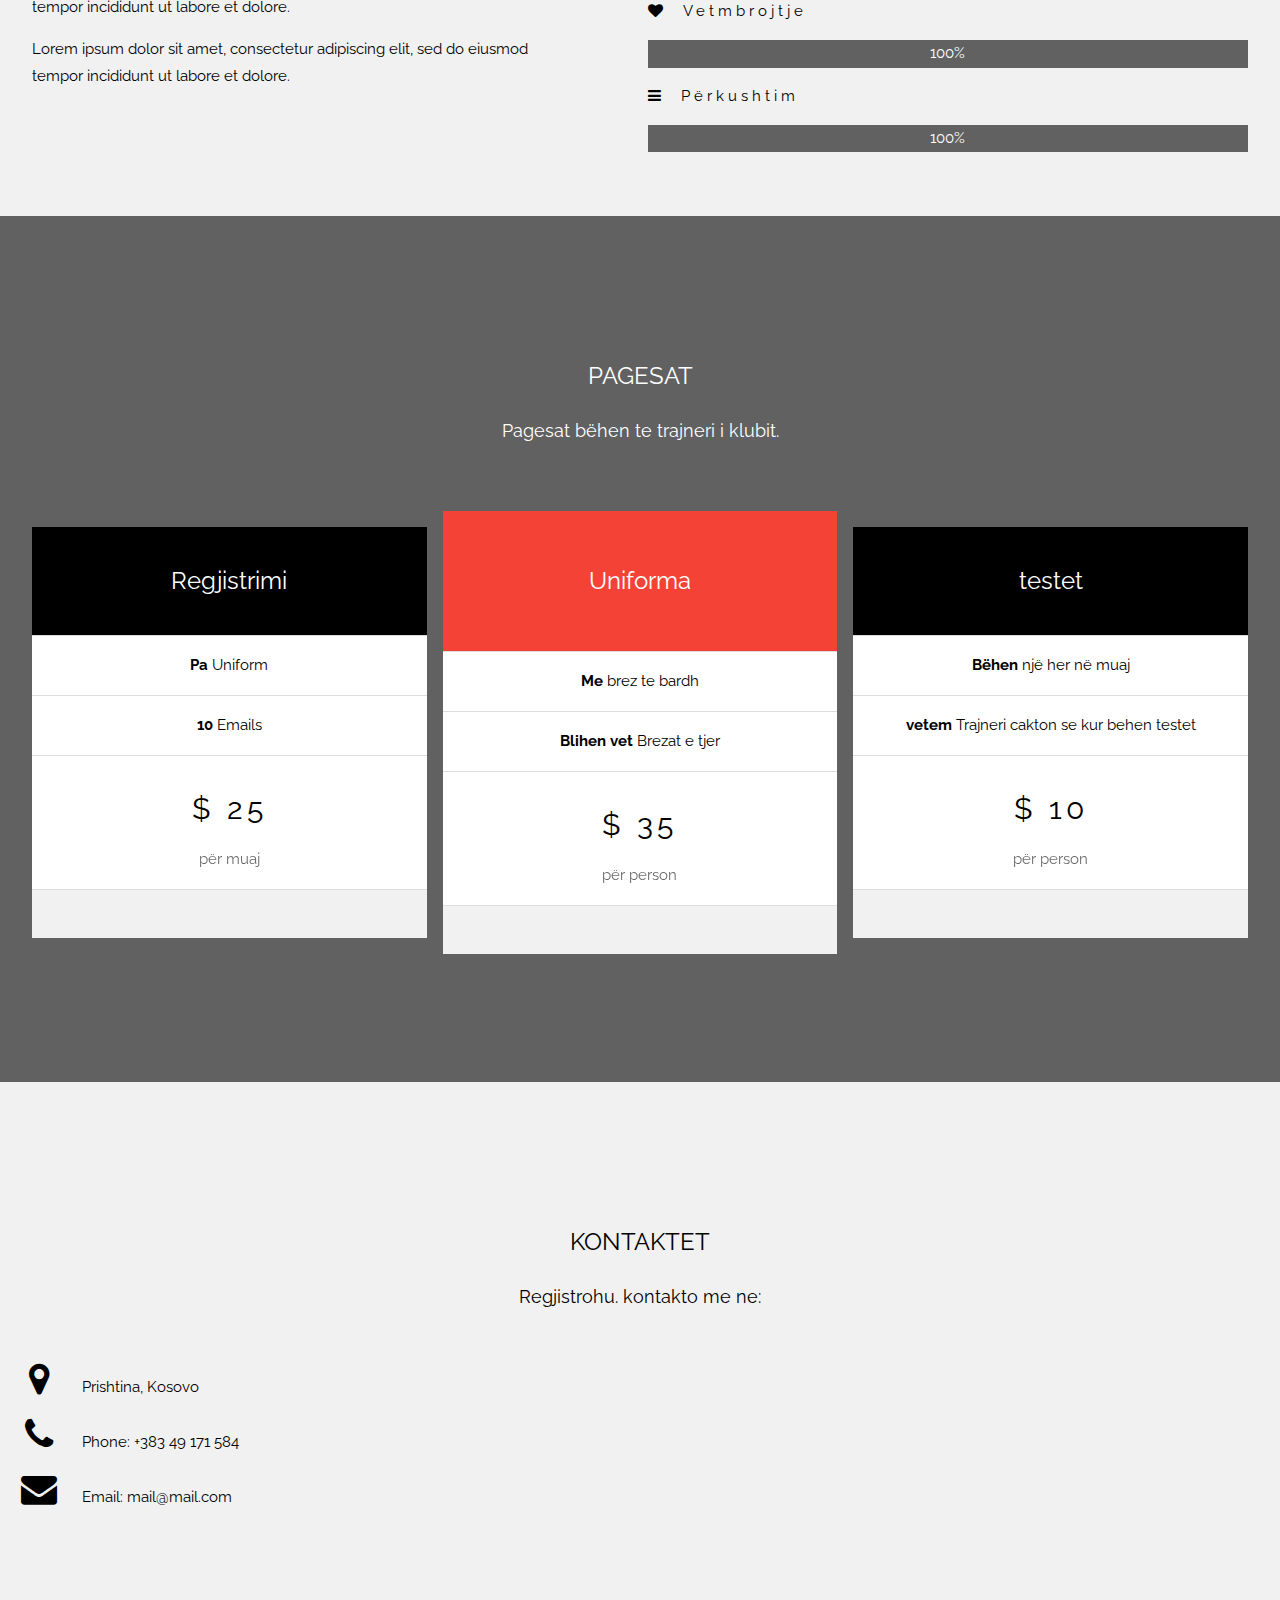
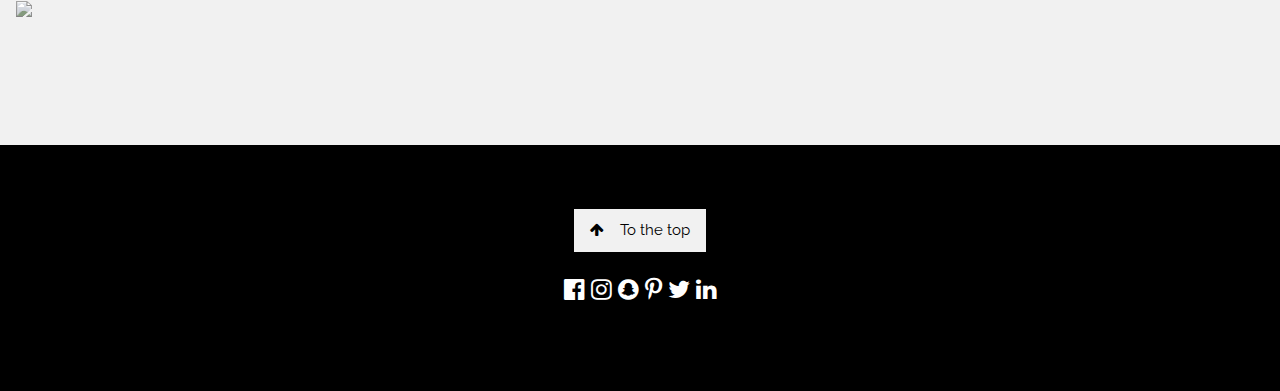
==== commit ecc9e5fb: "a" ====
--- a/index.html
+++ b/index.html
@@ -29,7 +29,6 @@
     </style>
   </head>
 <body>
-
 <!-- Navbar (sit on top) -->
 <div class="w3-top">
   <div class="w3-bar w3-white w3-card" id="myNavbar">
@@ -38,7 +37,6 @@
     <!-- Right-sided navbar links -->
     <div class="w3-right w3-hide-small">
       <a href="#about" class="w3-bar-item w3-button">PER NE</a>
-      <a href="#team" class="w3-bar-item w3-button"><i class="fa fa-user"></i> EKIPI</a>
       <a href="#work" class="w3-bar-item w3-button"><i class="fa fa-th"></i> PUNA</a>
       <a href="#pricing" class="w3-bar-item w3-button"><i class="fa fa-usd"></i> PAGESAT</a>
       <a href="#contact" class="w3-bar-item w3-button"><i class="fa fa-envelope"></i> KONTAKTET</a>
@@ -56,7 +54,6 @@
 <nav class="w3-sidebar w3-bar-block w3-black w3-card w3-animate-left w3-hide-medium w3-hide-large" style="display:none" id="mySidebar">
   <a href="javascript:void(0)" onclick="w3_close()" class="w3-bar-item w3-button w3-large w3-padding-16">Close ×</a>
   <a href="#about" onclick="w3_close()" class="w3-bar-item w3-button">PER NE</a>
-  <a href="#team" onclick="w3_close()" class="w3-bar-item w3-button">EKIPI</a>
   <a href="#work" onclick="w3_close()" class="w3-bar-item w3-button">PUNA</a>
   <a href="#pricing" onclick="w3_close()" class="w3-bar-item w3-button">PAGESAT</a>
   <a href="#contact" onclick="w3_close()" class="w3-bar-item w3-button">KONTAKTET</a>
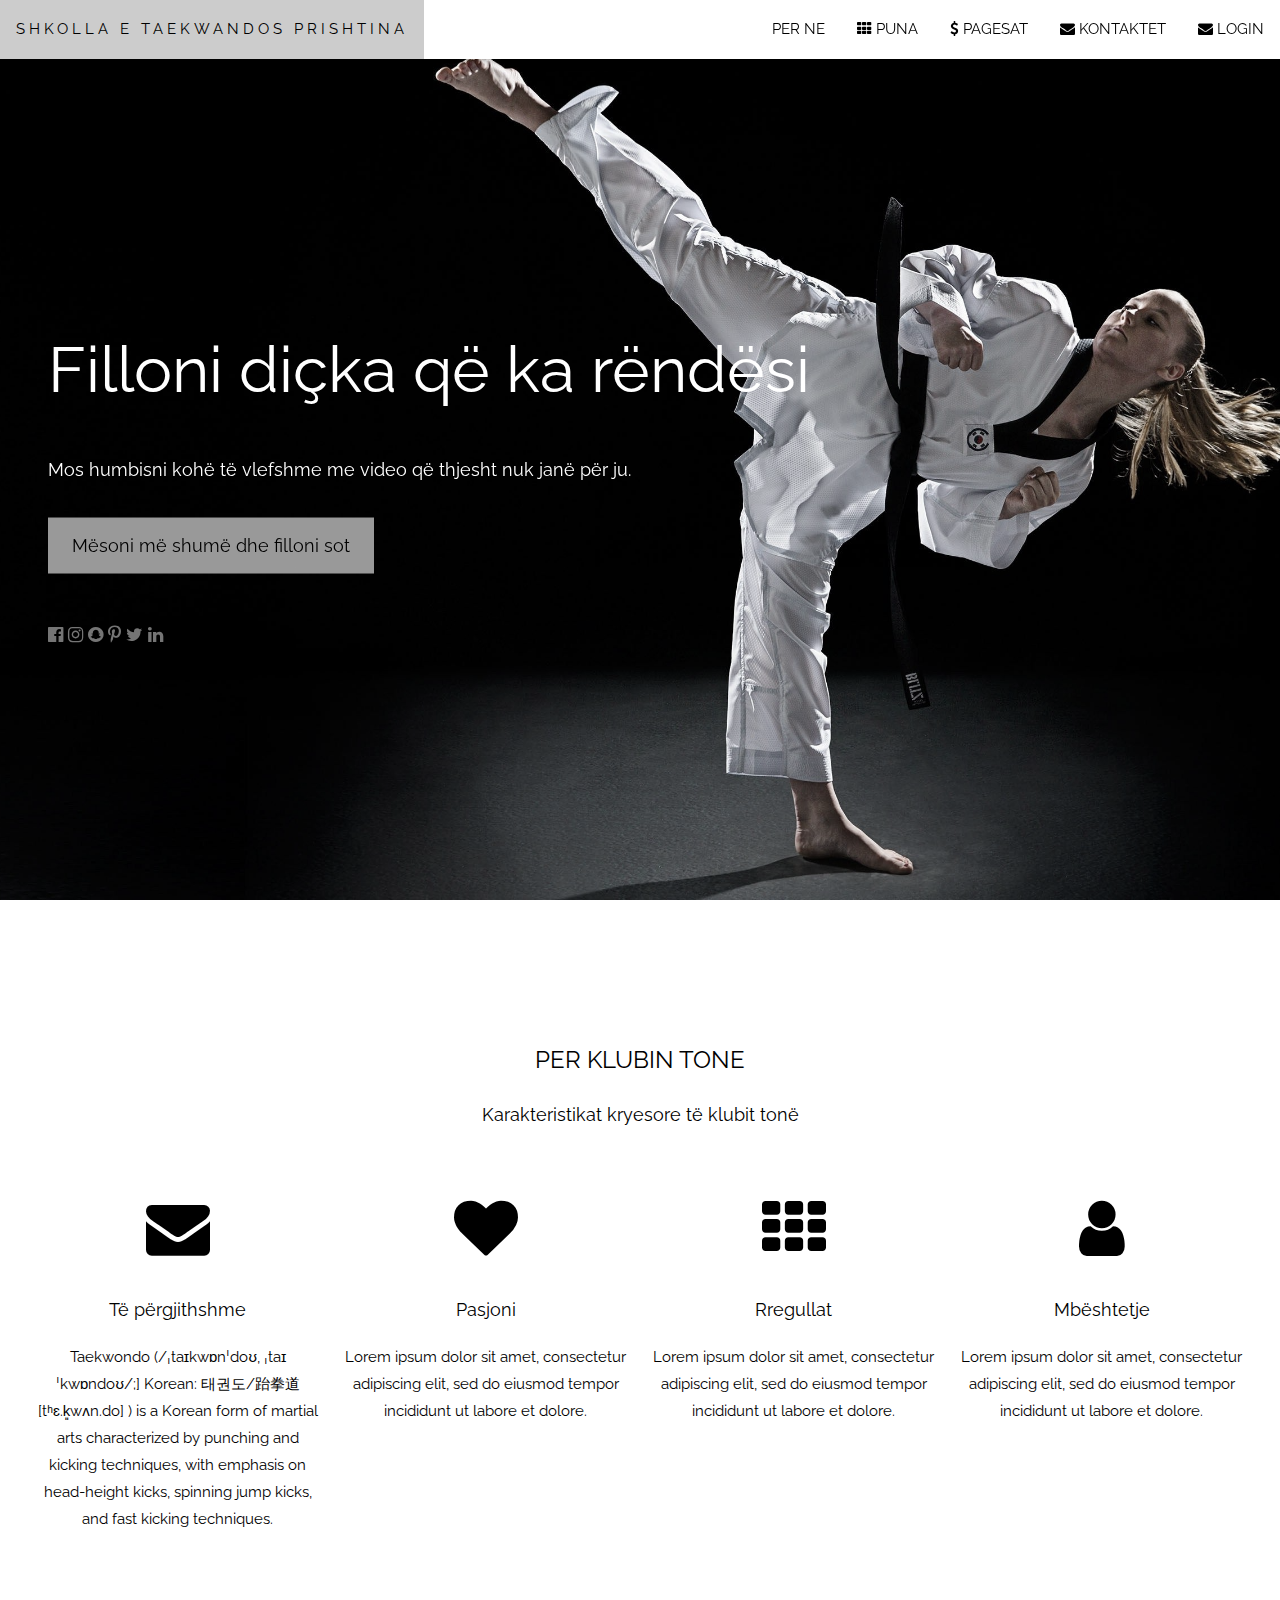
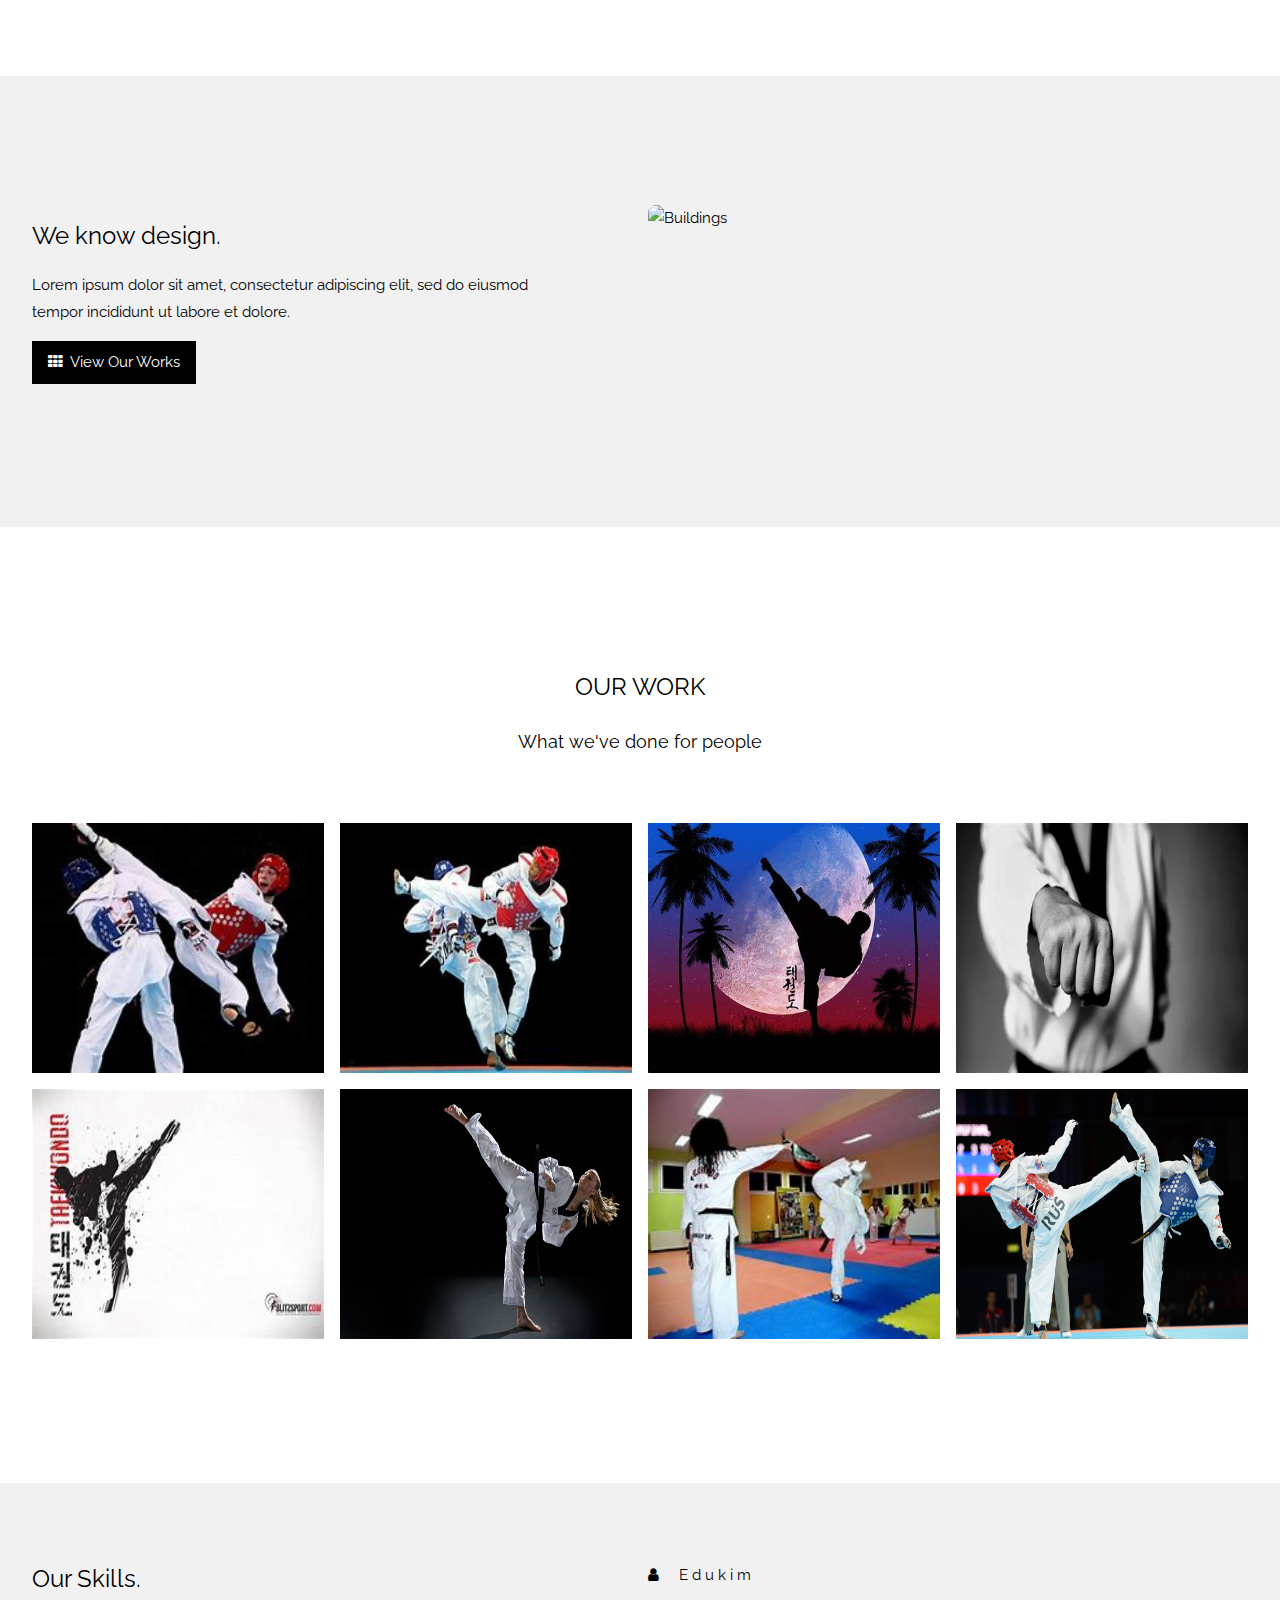
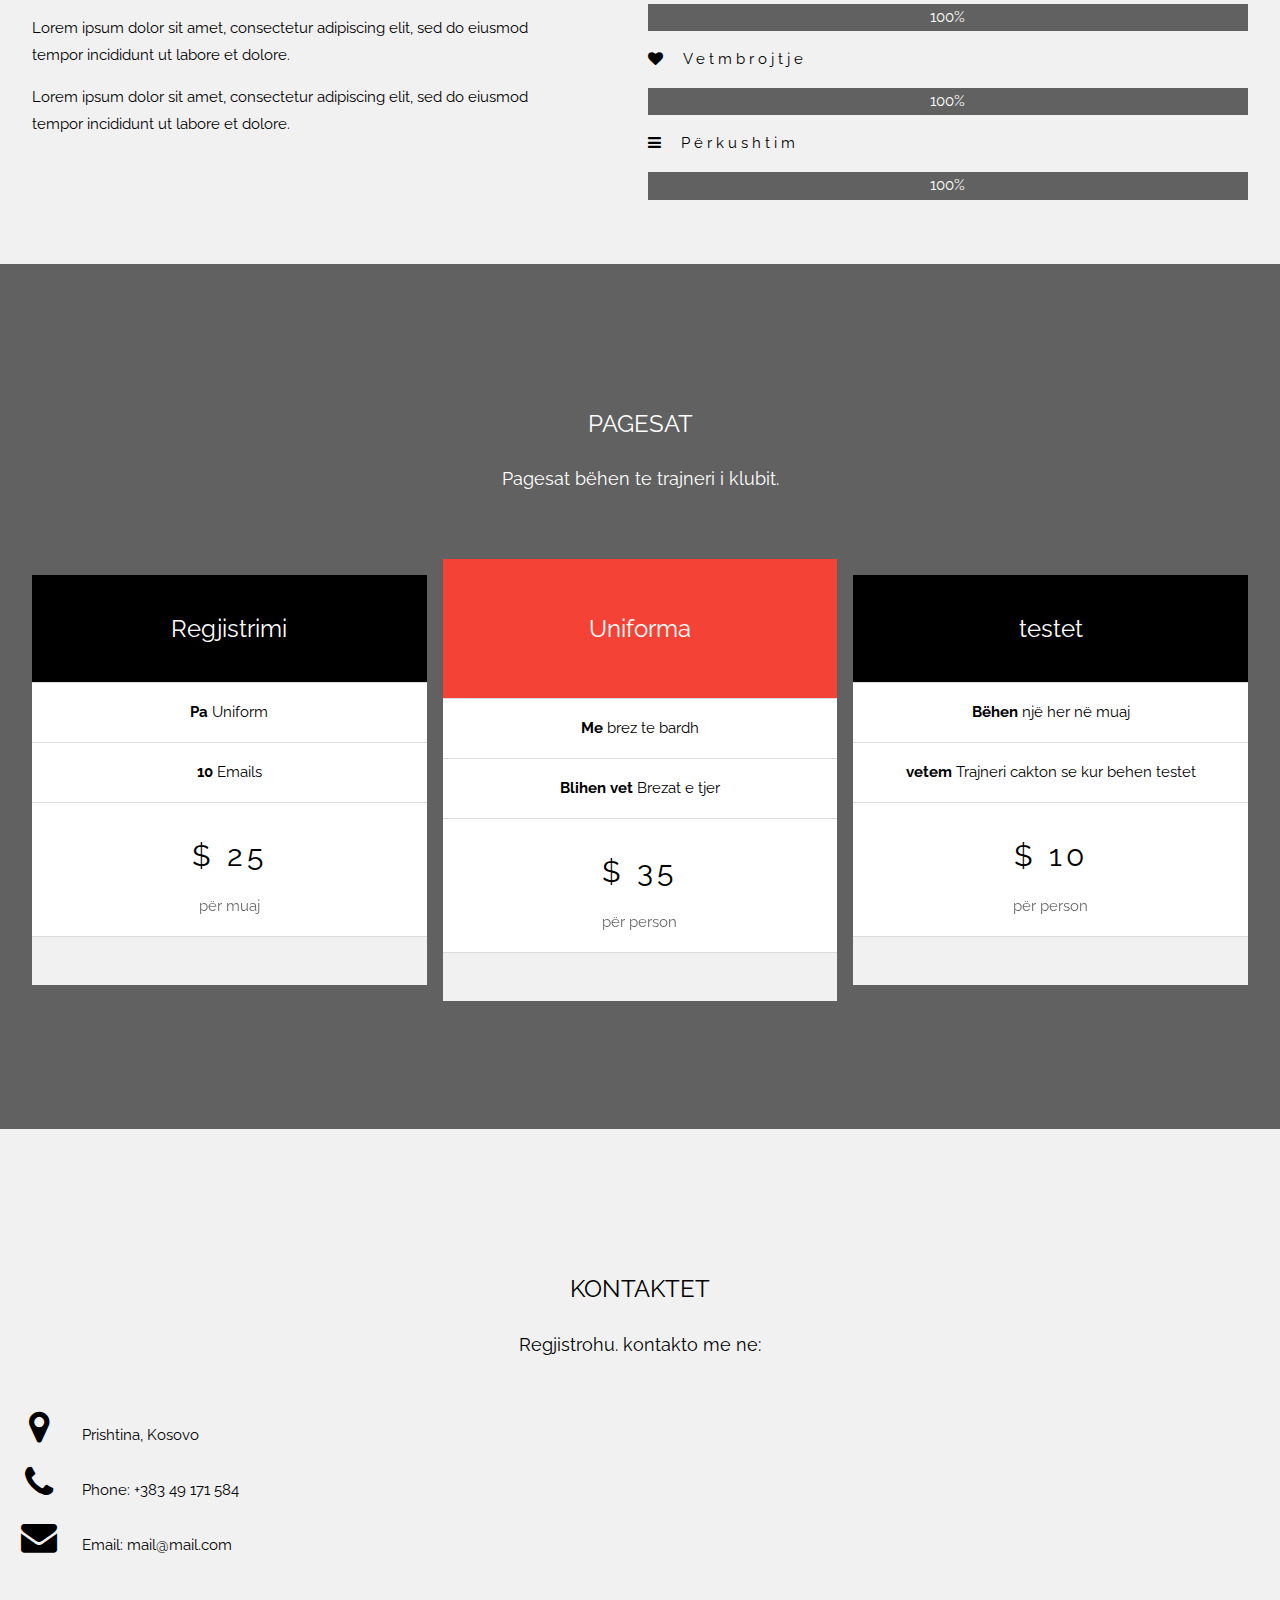
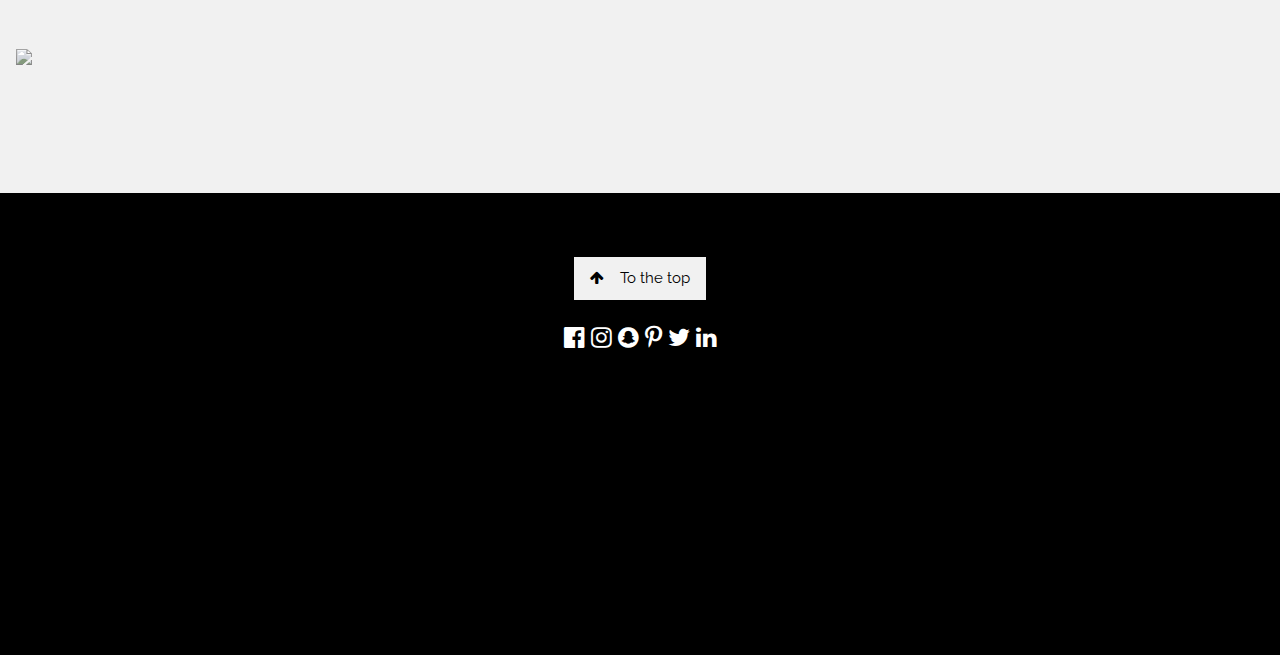
==== commit ca75e51a: "a" ====
--- a/index.html
+++ b/index.html
@@ -25,6 +25,12 @@
 
     .w3-bar .w3-button {
       padding: 16px;
+    }
+    .w3-hover-opacity{
+      height: 250px;
+      background-size: cover;
+      background-repeat: no-repeat;
+      background-position: center;
     }
     </style>
   </head>
@@ -128,7 +134,7 @@
 
   <div class="w3-row-padding" style="margin-top:64px">
     <div class="w3-col l3 m6">
-      <img src="img/download (1).jfif" style="width:100%" onclick="onClick(this)" class="w3-hover-opacity" alt="Goditje me rrotullim">
+      <div src="img/download (1).jfif" style="background-image: url('img/download\ \(1\).jfif');" onclick="onClick(this)" class="w3-hover-opacity" alt="Goditje me rrotullim"></div>
     </div>
     <div class="w3-col l3 m6">
       <img src="img/download.jfif" style="width:100%" onclick="onClick(this)" class="w3-hover-opacity" alt="A phone">
